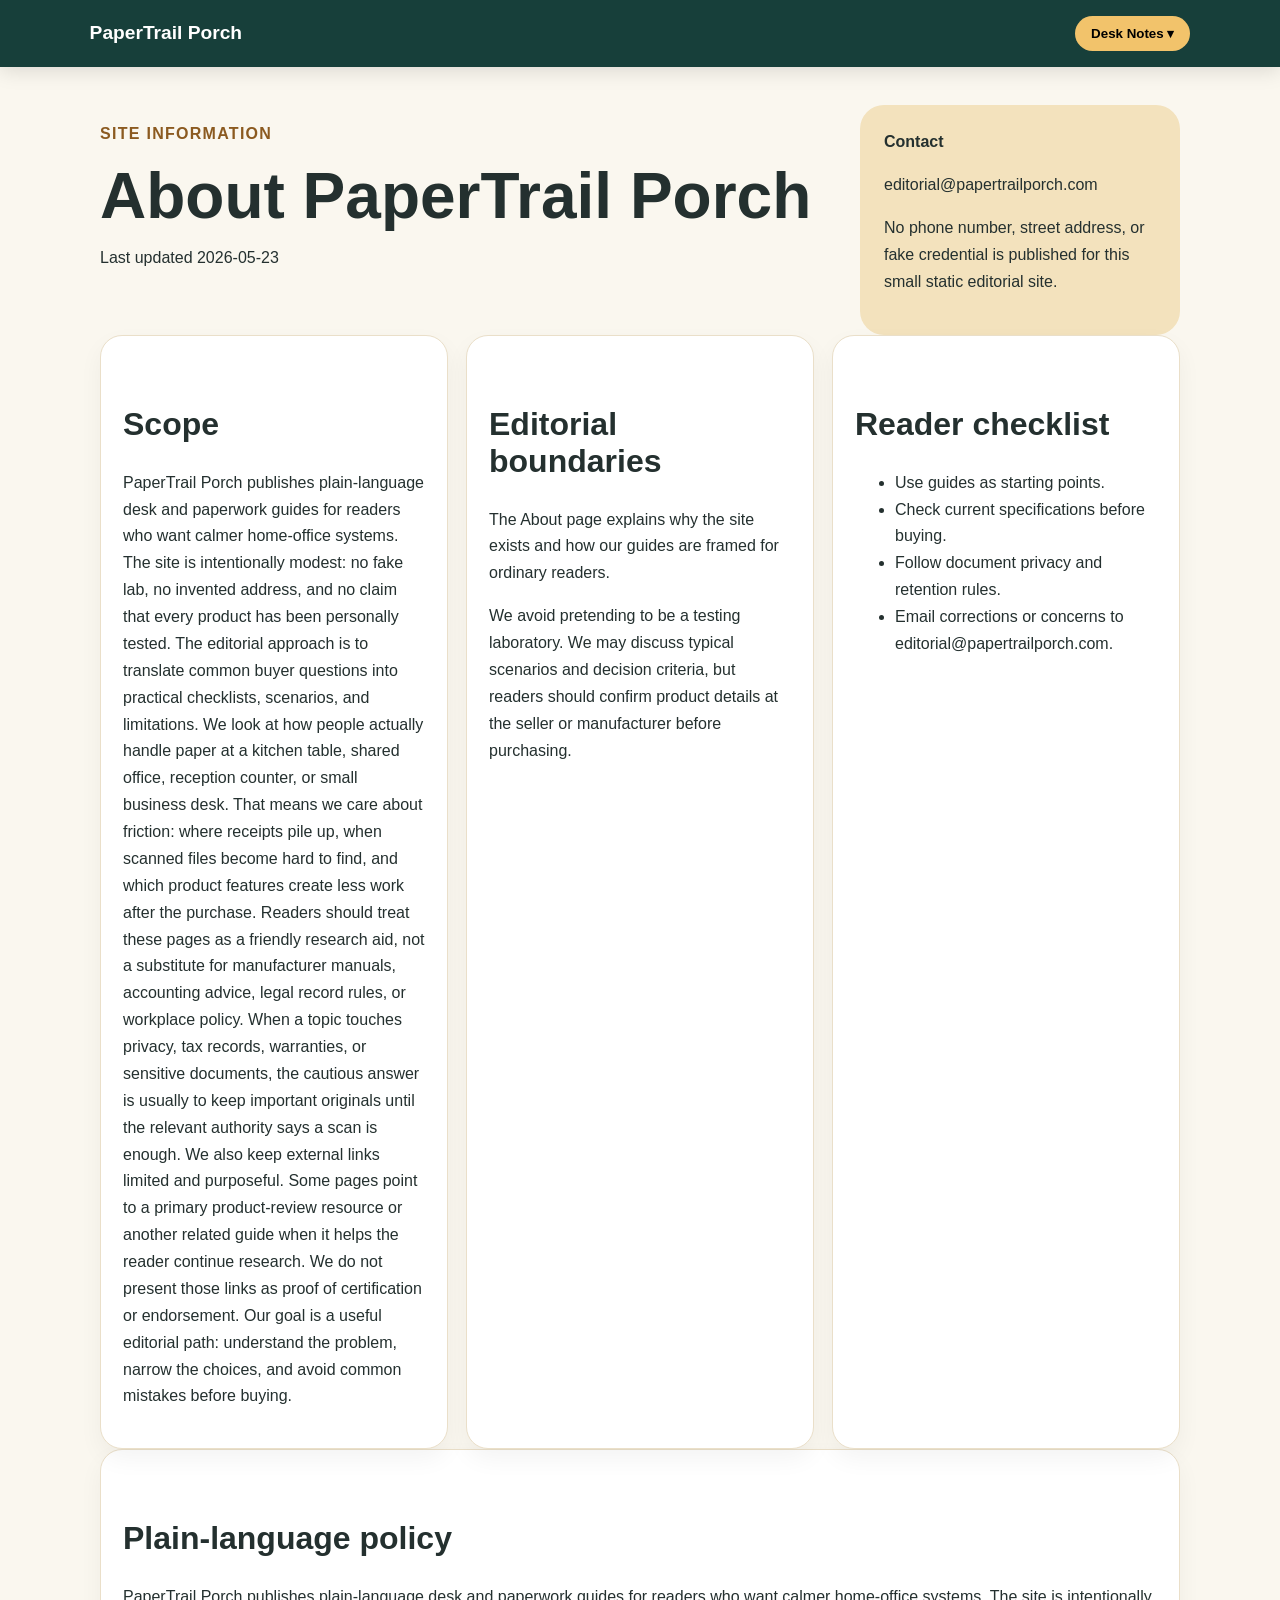
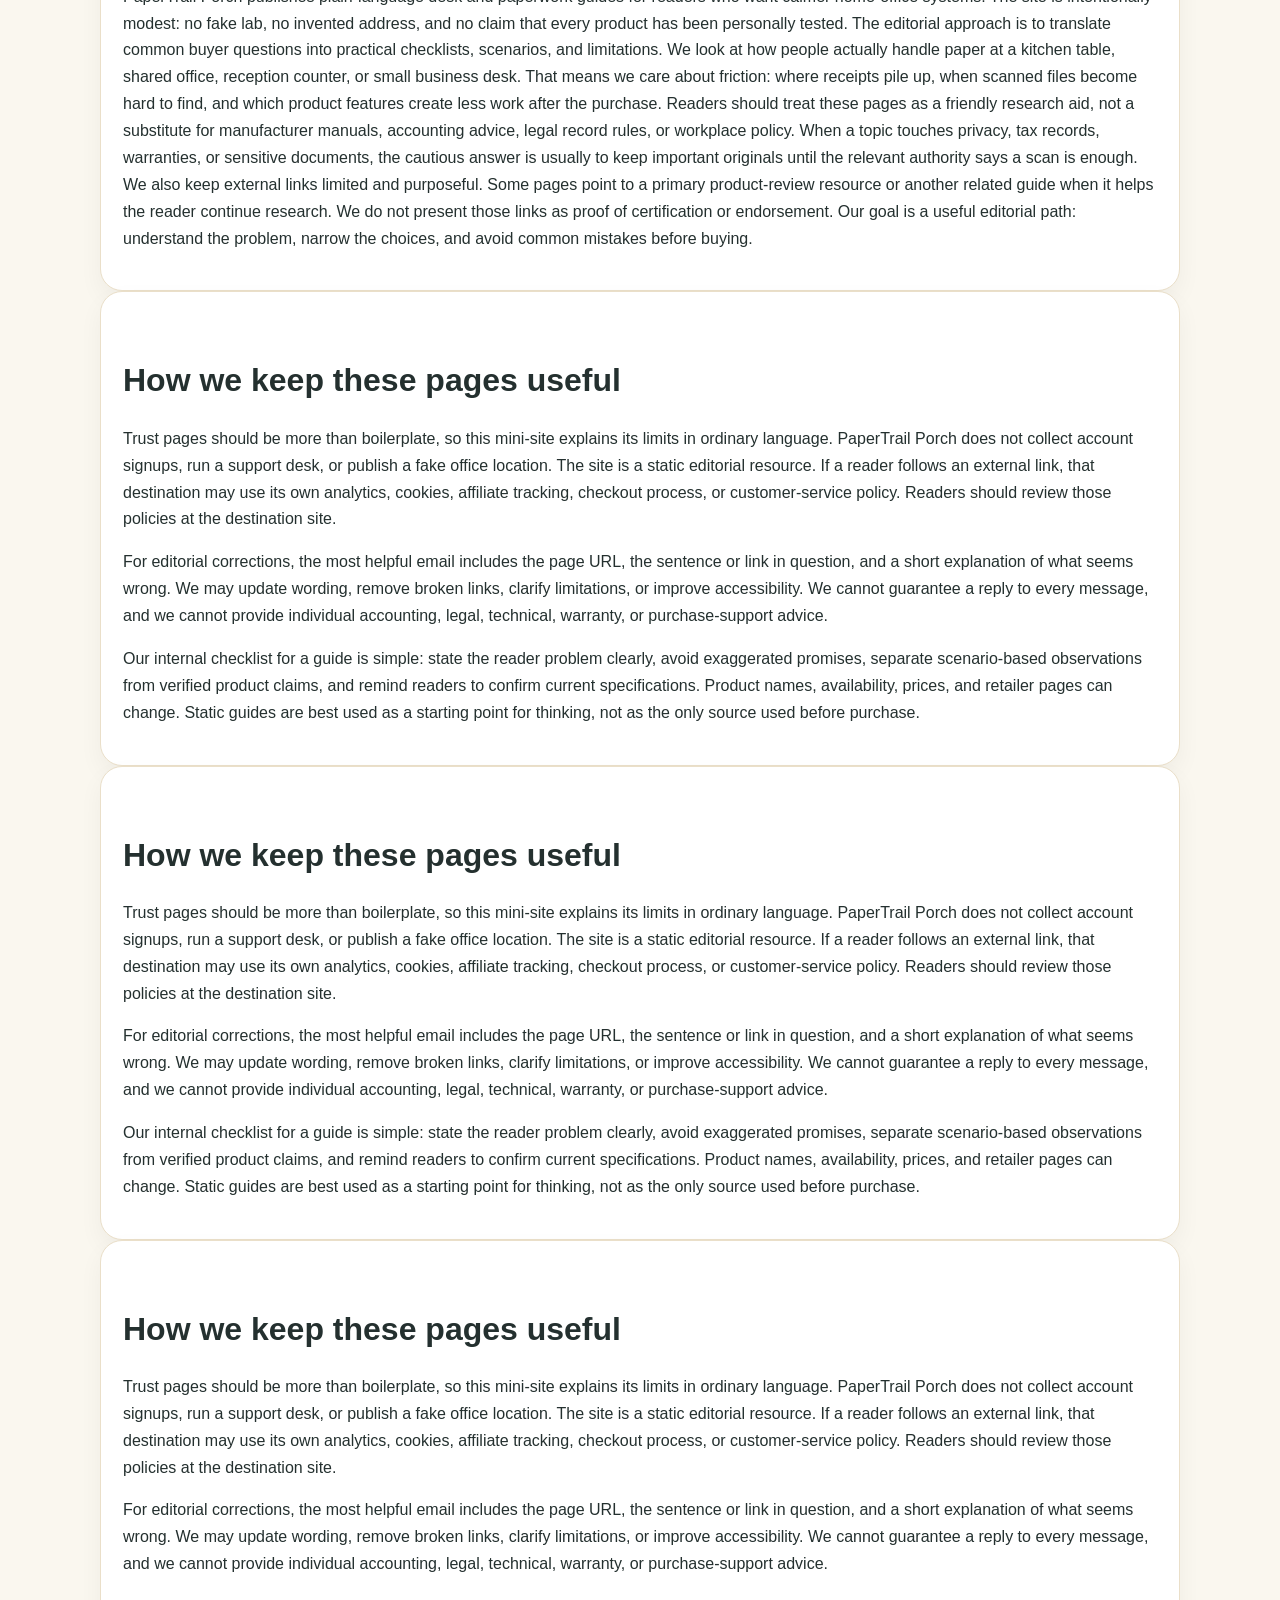
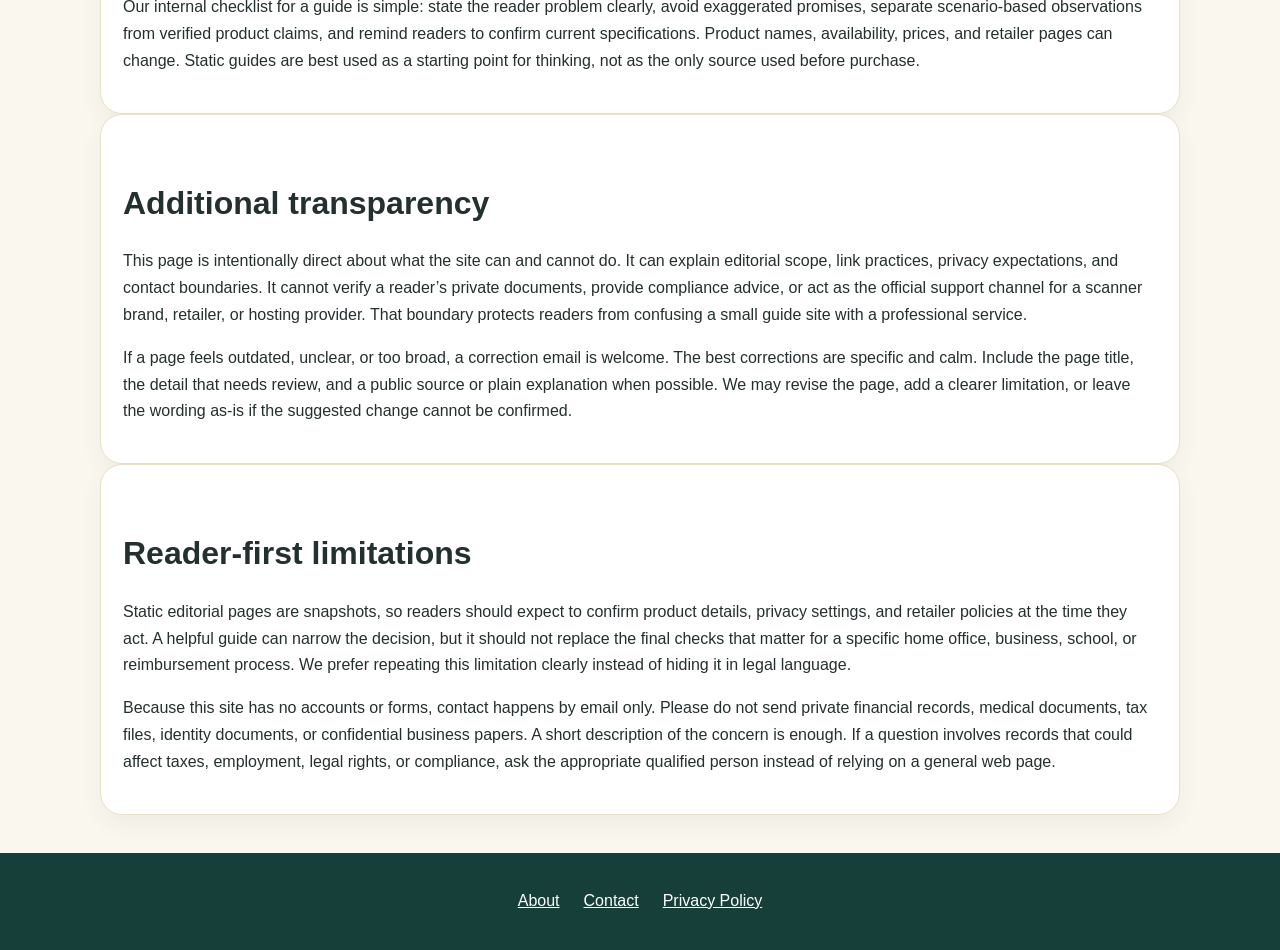
==== about.html @ e8aaea5f "Build Surge receipt scanner affiliate cluster" ====
<!doctype html><html><head><meta charset="utf-8"><meta name="viewport" content="width=device-width,initial-scale=1"><title>About PaperTrail Porch</title><meta name="description" content="About PaperTrail Porch"><link rel="canonical" href="https://ls-receipt-scan.surge.sh/about.html"><meta name="robots" content="index,follow,max-image-preview:large"><meta property="og:title" content="About PaperTrail Porch"><meta property="og:description" content="About PaperTrail Porch"><meta property="og:image" content="https://ls-receipt-scan.surge.sh/assets/hero.webp"><meta name="twitter:card" content="summary_large_image"><link rel="stylesheet" href="assets/style.css"></head><body><nav><a class="logo" href="index.html">PaperTrail Porch</a><div class="drop"><button>Desk Notes ▾</button><div class="menu"><a href="receipt-scanner-workflow.html">A Calm Receipt Scanning Workflow for Busy Desks</a><a href="document-feeder-vs-flatbed.html">Flatbed or Document Feeder: Which Scanner Shape Fits Your Paper Pile?</a><a href="small-office-scan-station.html">How to Set Up a Small Office Scan Station That People Actually Use</a><a href="scan-quality-mistakes.html">Scanning Mistakes That Make Receipts Hard to Read Later</a><a href="digital-filing-names.html">Simple Digital Filing Rules After You Scan Receipts and Documents</a><a href="portable-vs-desktop-scanners.html">Portable vs Desktop Scanners for Receipts, Forms, and Mixed Paper</a></div></div></nav><main class="wrap"><section class="trusthero"><div><p class="kicker">Site information</p><h1>About PaperTrail Porch</h1><p>Last updated 2026-05-23</p></div><aside class="side"><b>Contact</b><p>editorial@papertrailporch.com</p><p>No phone number, street address, or fake credential is published for this small static editorial site.</p></aside></section><div class="grid"><div class="trustcard"><h2>Scope</h2><p>PaperTrail Porch publishes plain-language desk and paperwork guides for readers who want calmer home-office systems. The site is intentionally modest: no fake lab, no invented address, and no claim that every product has been personally tested. The editorial approach is to translate common buyer questions into practical checklists, scenarios, and limitations. We look at how people actually handle paper at a kitchen table, shared office, reception counter, or small business desk. That means we care about friction: where receipts pile up, when scanned files become hard to find, and which product features create less work after the purchase. Readers should treat these pages as a friendly research aid, not a substitute for manufacturer manuals, accounting advice, legal record rules, or workplace policy. When a topic touches privacy, tax records, warranties, or sensitive documents, the cautious answer is usually to keep important originals until the relevant authority says a scan is enough. We also keep external links limited and purposeful. Some pages point to a primary product-review resource or another related guide when it helps the reader continue research. We do not present those links as proof of certification or endorsement. Our goal is a useful editorial path: understand the problem, narrow the choices, and avoid common mistakes before buying.</p></div><div class="trustcard"><h2>Editorial boundaries</h2><p>The About page explains why the site exists and how our guides are framed for ordinary readers.</p><p>We avoid pretending to be a testing laboratory. We may discuss typical scenarios and decision criteria, but readers should confirm product details at the seller or manufacturer before purchasing.</p></div><div class="trustcard"><h2>Reader checklist</h2><ul><li>Use guides as starting points.</li><li>Check current specifications before buying.</li><li>Follow document privacy and retention rules.</li><li>Email corrections or concerns to editorial@papertrailporch.com.</li></ul></div></div><section class="note"><h2>Plain-language policy</h2><p>PaperTrail Porch publishes plain-language desk and paperwork guides for readers who want calmer home-office systems. The site is intentionally modest: no fake lab, no invented address, and no claim that every product has been personally tested. The editorial approach is to translate common buyer questions into practical checklists, scenarios, and limitations. We look at how people actually handle paper at a kitchen table, shared office, reception counter, or small business desk. That means we care about friction: where receipts pile up, when scanned files become hard to find, and which product features create less work after the purchase. Readers should treat these pages as a friendly research aid, not a substitute for manufacturer manuals, accounting advice, legal record rules, or workplace policy. When a topic touches privacy, tax records, warranties, or sensitive documents, the cautious answer is usually to keep important originals until the relevant authority says a scan is enough. We also keep external links limited and purposeful. Some pages point to a primary product-review resource or another related guide when it helps the reader continue research. We do not present those links as proof of certification or endorsement. Our goal is a useful editorial path: understand the problem, narrow the choices, and avoid common mistakes before buying.</p></section><section class="note"><h2>How we keep these pages useful</h2><p>Trust pages should be more than boilerplate, so this mini-site explains its limits in ordinary language. PaperTrail Porch does not collect account signups, run a support desk, or publish a fake office location. The site is a static editorial resource. If a reader follows an external link, that destination may use its own analytics, cookies, affiliate tracking, checkout process, or customer-service policy. Readers should review those policies at the destination site.</p><p>For editorial corrections, the most helpful email includes the page URL, the sentence or link in question, and a short explanation of what seems wrong. We may update wording, remove broken links, clarify limitations, or improve accessibility. We cannot guarantee a reply to every message, and we cannot provide individual accounting, legal, technical, warranty, or purchase-support advice.</p><p>Our internal checklist for a guide is simple: state the reader problem clearly, avoid exaggerated promises, separate scenario-based observations from verified product claims, and remind readers to confirm current specifications. Product names, availability, prices, and retailer pages can change. Static guides are best used as a starting point for thinking, not as the only source used before purchase.</p></section><section class="note"><h2>How we keep these pages useful</h2><p>Trust pages should be more than boilerplate, so this mini-site explains its limits in ordinary language. PaperTrail Porch does not collect account signups, run a support desk, or publish a fake office location. The site is a static editorial resource. If a reader follows an external link, that destination may use its own analytics, cookies, affiliate tracking, checkout process, or customer-service policy. Readers should review those policies at the destination site.</p><p>For editorial corrections, the most helpful email includes the page URL, the sentence or link in question, and a short explanation of what seems wrong. We may update wording, remove broken links, clarify limitations, or improve accessibility. We cannot guarantee a reply to every message, and we cannot provide individual accounting, legal, technical, warranty, or purchase-support advice.</p><p>Our internal checklist for a guide is simple: state the reader problem clearly, avoid exaggerated promises, separate scenario-based observations from verified product claims, and remind readers to confirm current specifications. Product names, availability, prices, and retailer pages can change. Static guides are best used as a starting point for thinking, not as the only source used before purchase.</p></section><section class="note"><h2>How we keep these pages useful</h2><p>Trust pages should be more than boilerplate, so this mini-site explains its limits in ordinary language. PaperTrail Porch does not collect account signups, run a support desk, or publish a fake office location. The site is a static editorial resource. If a reader follows an external link, that destination may use its own analytics, cookies, affiliate tracking, checkout process, or customer-service policy. Readers should review those policies at the destination site.</p><p>For editorial corrections, the most helpful email includes the page URL, the sentence or link in question, and a short explanation of what seems wrong. We may update wording, remove broken links, clarify limitations, or improve accessibility. We cannot guarantee a reply to every message, and we cannot provide individual accounting, legal, technical, warranty, or purchase-support advice.</p><p>Our internal checklist for a guide is simple: state the reader problem clearly, avoid exaggerated promises, separate scenario-based observations from verified product claims, and remind readers to confirm current specifications. Product names, availability, prices, and retailer pages can change. Static guides are best used as a starting point for thinking, not as the only source used before purchase.</p></section><section class="trustcard"><h2>Additional transparency</h2><p>This page is intentionally direct about what the site can and cannot do. It can explain editorial scope, link practices, privacy expectations, and contact boundaries. It cannot verify a reader’s private documents, provide compliance advice, or act as the official support channel for a scanner brand, retailer, or hosting provider. That boundary protects readers from confusing a small guide site with a professional service.</p><p>If a page feels outdated, unclear, or too broad, a correction email is welcome. The best corrections are specific and calm. Include the page title, the detail that needs review, and a public source or plain explanation when possible. We may revise the page, add a clearer limitation, or leave the wording as-is if the suggested change cannot be confirmed.</p></section><section class="trustcard"><h2>Reader-first limitations</h2><p>Static editorial pages are snapshots, so readers should expect to confirm product details, privacy settings, and retailer policies at the time they act. A helpful guide can narrow the decision, but it should not replace the final checks that matter for a specific home office, business, school, or reimbursement process. We prefer repeating this limitation clearly instead of hiding it in legal language.</p><p>Because this site has no accounts or forms, contact happens by email only. Please do not send private financial records, medical documents, tax files, identity documents, or confidential business papers. A short description of the concern is enough. If a question involves records that could affect taxes, employment, legal rights, or compliance, ask the appropriate qualified person instead of relying on a general web page.</p></section></main><footer><a href="about.html">About</a><a href="contact.html">Contact</a><a href="privacy-policy.html">Privacy Policy</a></footer></body></html>
---- assets/style.css ----
body{margin:0;font-family:Inter,Arial,sans-serif;color:#24302f;background:#faf7ef;line-height:1.68}a{color:#14685f}nav{position:sticky;top:0;z-index:5;background:#173f3a;color:white;display:flex;justify-content:space-between;align-items:center;padding:16px 7vw;box-shadow:0 3px 20px #0002}.logo{color:white;text-decoration:none;font-weight:800;font-size:1.2rem}.drop{position:relative}.drop button{background:#f2c36b;border:0;border-radius:999px;padding:10px 16px;font-weight:700}.menu{display:none;right:0;position:absolute;background:white;min-width:320px;border-radius:18px;box-shadow:0 18px 40px #0003;padding:10px}.menu a{display:block;padding:10px 12px;text-decoration:none;color:#173f3a}.drop:hover .menu{display:block}.hero{display:grid;grid-template-columns:1.1fr .9fr;gap:34px;align-items:center;padding:54px 7vw;background:linear-gradient(135deg,#f8e9c7,#e8f1ed)}.hero img{width:100%;border-radius:28px;max-height:440px;object-fit:cover;box-shadow:0 20px 45px #143b342d}.kicker{letter-spacing:.08em;text-transform:uppercase;color:#8b5a20;font-weight:800}.wrap{max-width:1080px;margin:auto;padding:38px 7vw}.grid{display:grid;grid-template-columns:repeat(3,1fr);gap:18px}.card,.note,.faq,.trustcard{background:white;border:1px solid #eadfc9;border-radius:22px;padding:22px;box-shadow:0 10px 25px #0000000c}.split{display:grid;grid-template-columns:1fr 1fr;gap:24px;align-items:start}.quote{font-size:1.35rem;background:#173f3a;color:white;border-radius:24px;padding:28px}.article{max-width:850px;margin:auto;padding:42px 7vw;background:#fffdf8}.article img{width:100%;border-radius:24px;max-height:390px;object-fit:cover}h1{font-size:clamp(2.2rem,5vw,4.6rem);line-height:1.02;margin:.2em 0}h2{font-size:2rem;line-height:1.15;margin-top:1.5em}.btn{display:inline-block;background:#173f3a;color:white;padding:12px 18px;border-radius:999px;text-decoration:none;font-weight:800}.related{border-top:3px solid #e6d5b5;margin-top:36px;padding-top:20px}footer{display:flex;gap:24px;justify-content:center;padding:35px;background:#173f3a}footer a{color:#fff}.trusthero{display:grid;grid-template-columns:1fr 320px;gap:22px}.side{background:#f3e2bd;border-radius:24px;padding:24px}@media(max-width:800px){.hero,.split,.grid,.trusthero{grid-template-columns:1fr}nav{padding:14px}.menu{right:-20px;min-width:260px}}
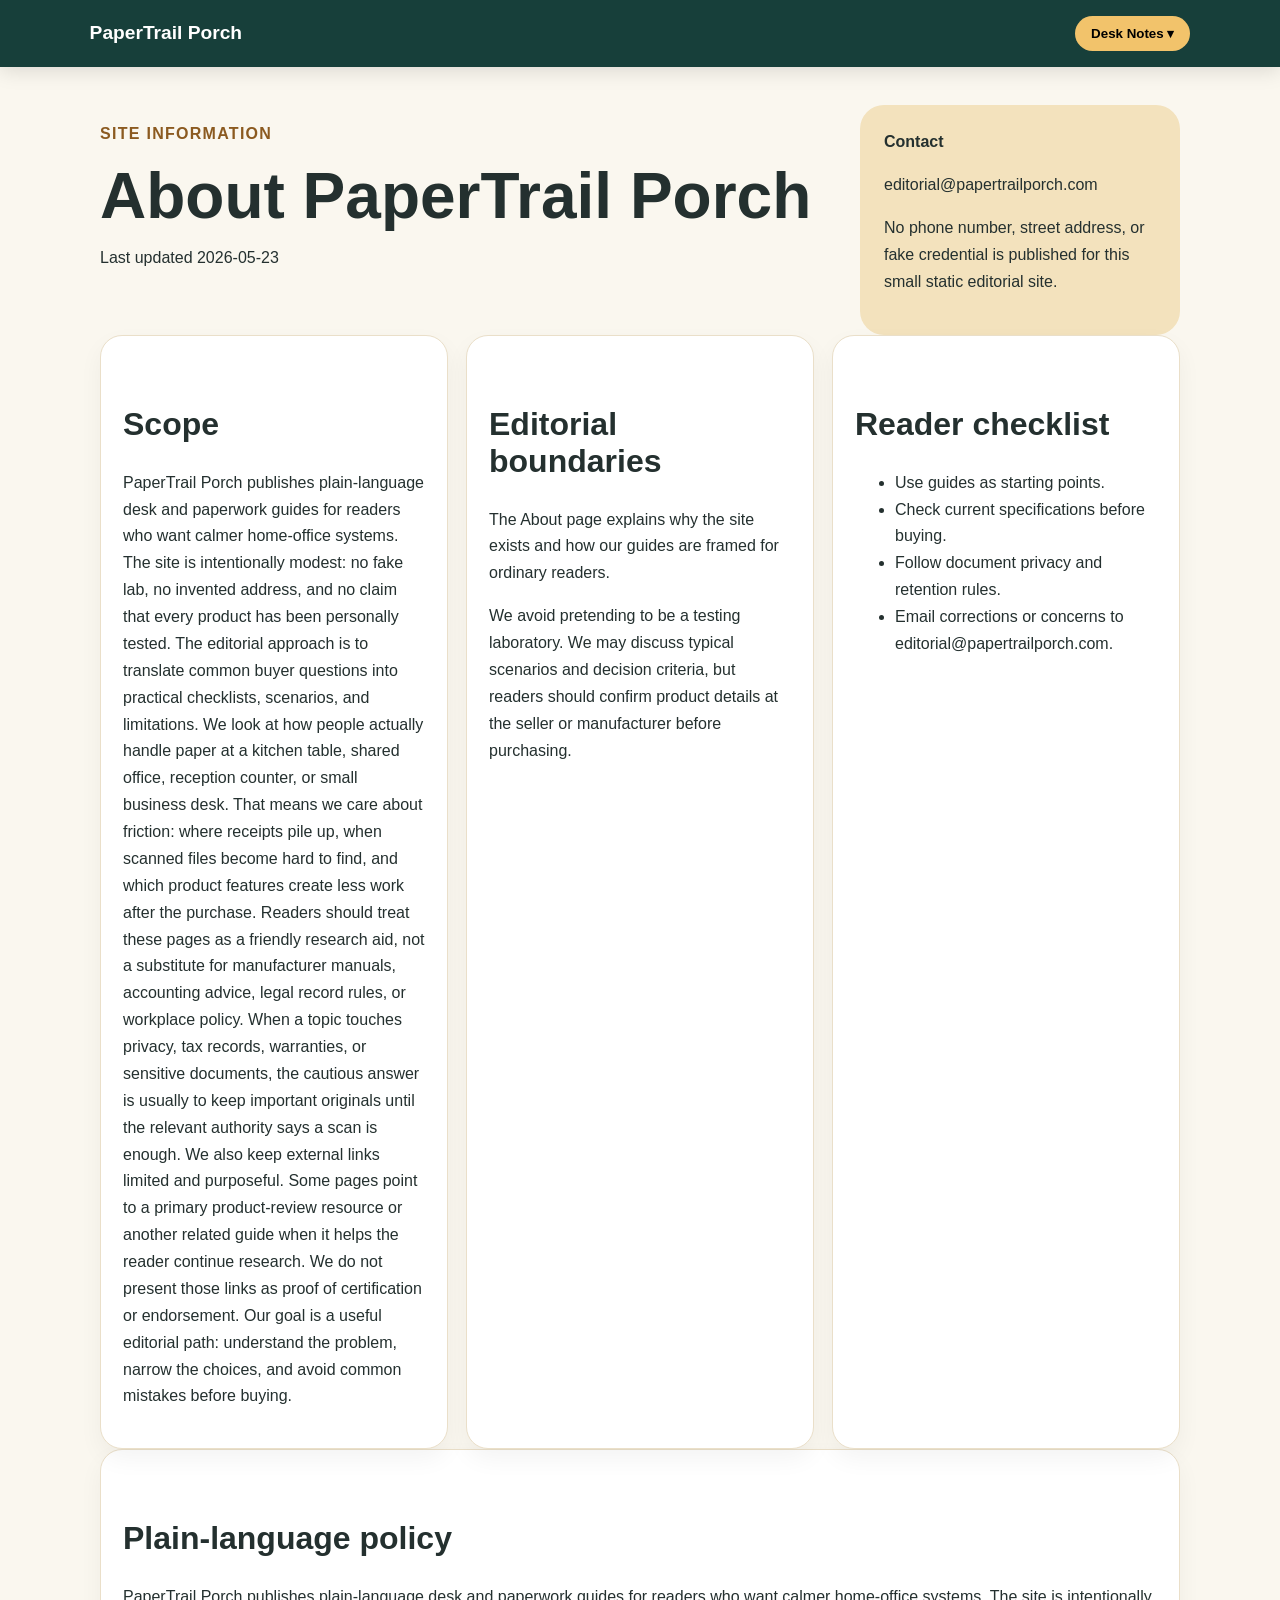
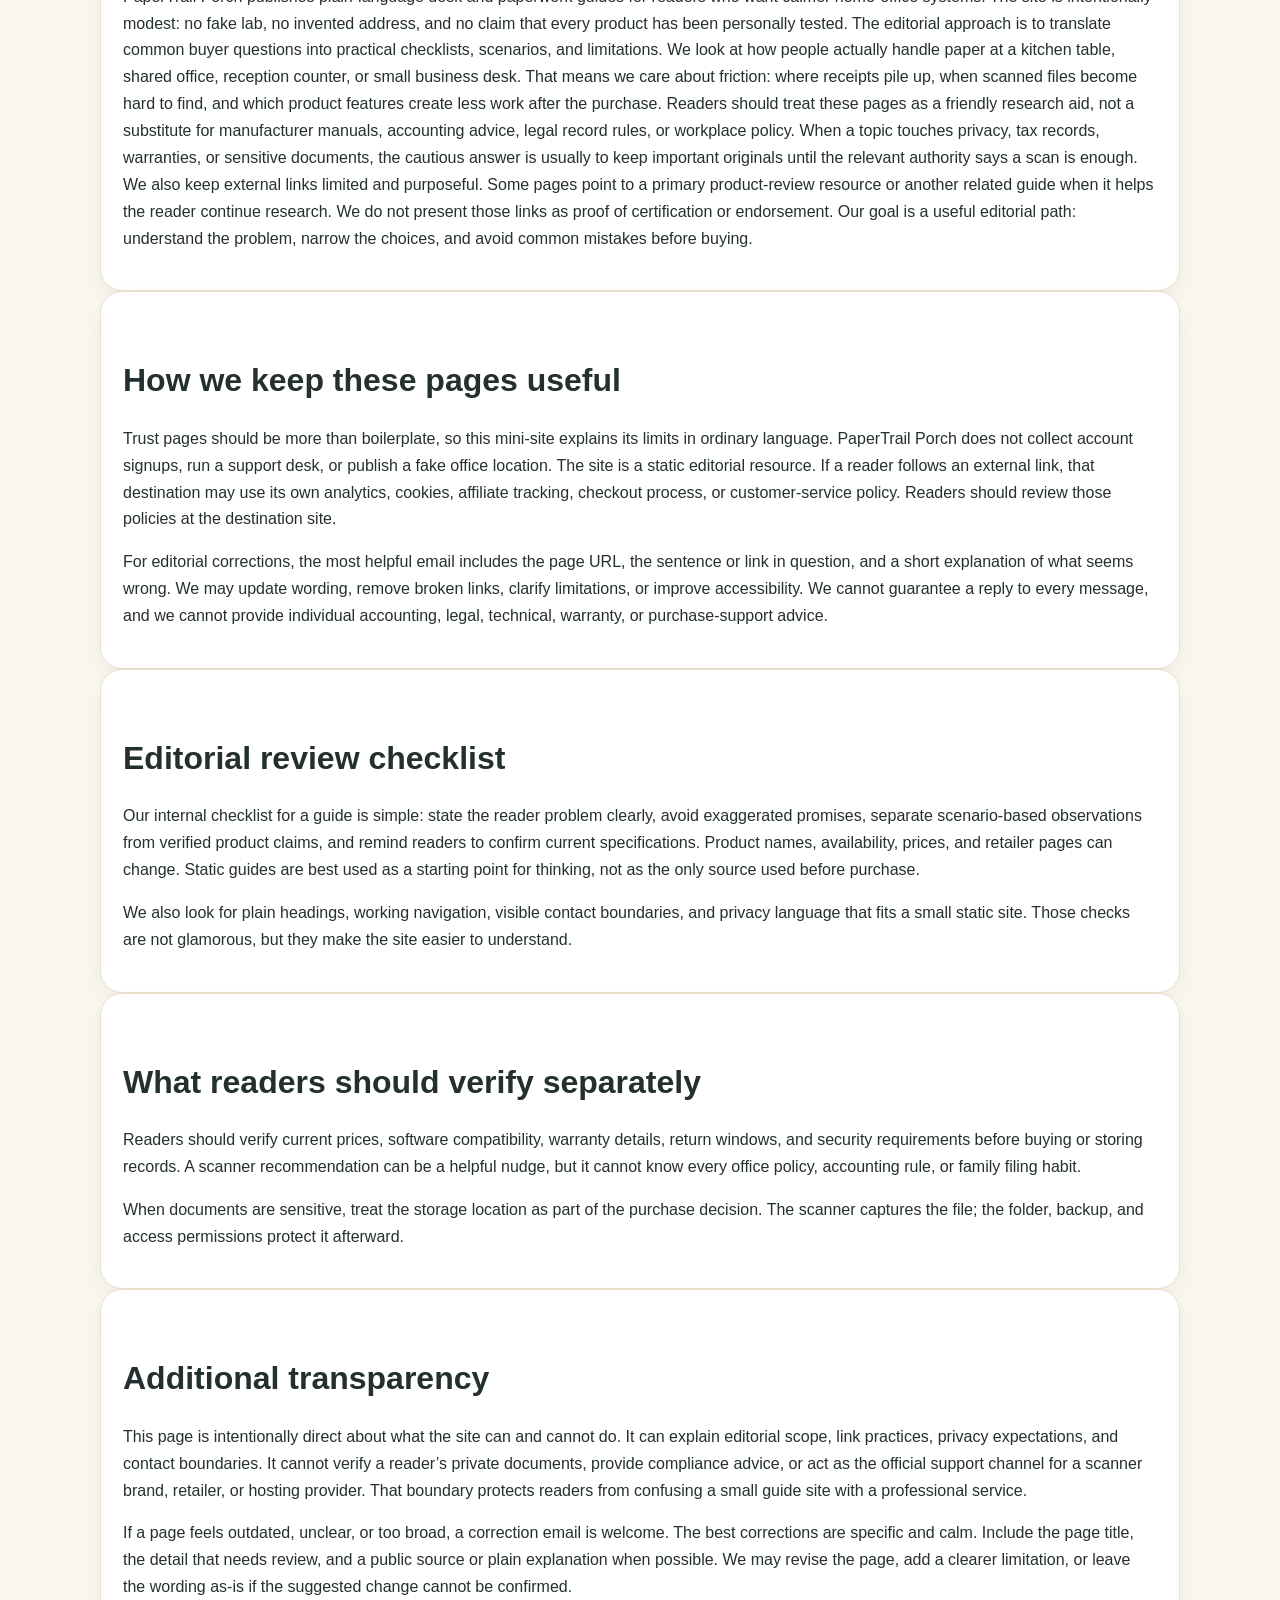
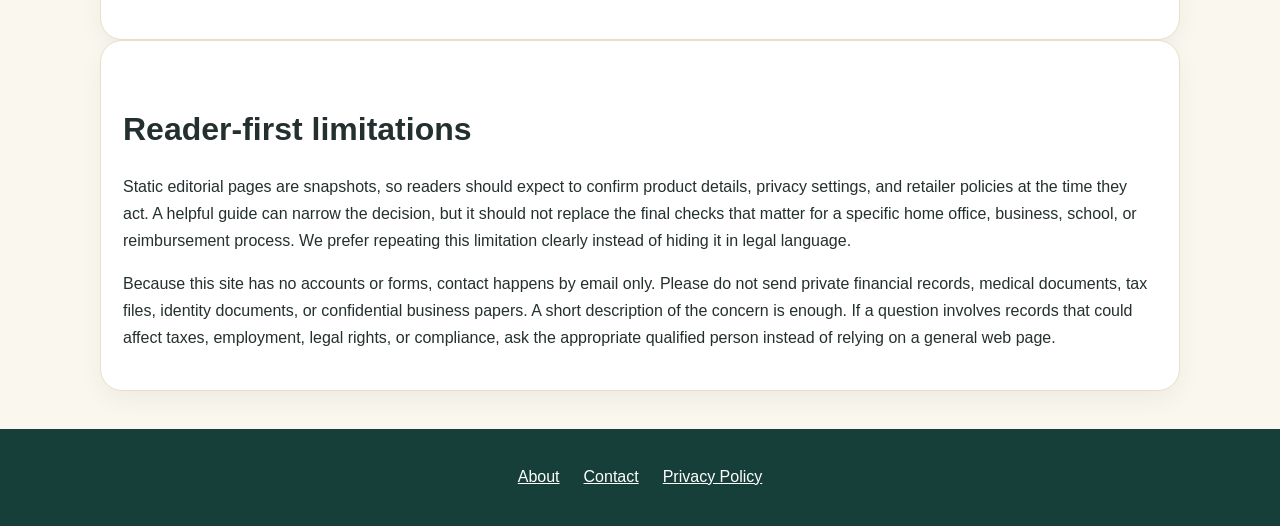
==== commit 10129cd0: "Refine trust page structure" ====
--- a/about.html
+++ b/about.html
@@ -1 +1 @@
-<!doctype html><html><head><meta charset="utf-8"><meta name="viewport" content="width=device-width,initial-scale=1"><title>About PaperTrail Porch</title><meta name="description" content="About PaperTrail Porch"><link rel="canonical" href="https://ls-receipt-scan.surge.sh/about.html"><meta name="robots" content="index,follow,max-image-preview:large"><meta property="og:title" content="About PaperTrail Porch"><meta property="og:description" content="About PaperTrail Porch"><meta property="og:image" content="https://ls-receipt-scan.surge.sh/assets/hero.webp"><meta name="twitter:card" content="summary_large_image"><link rel="stylesheet" href="assets/style.css"></head><body><nav><a class="logo" href="index.html">PaperTrail Porch</a><div class="drop"><button>Desk Notes ▾</button><div class="menu"><a href="receipt-scanner-workflow.html">A Calm Receipt Scanning Workflow for Busy Desks</a><a href="document-feeder-vs-flatbed.html">Flatbed or Document Feeder: Which Scanner Shape Fits Your Paper Pile?</a><a href="small-office-scan-station.html">How to Set Up a Small Office Scan Station That People Actually Use</a><a href="scan-quality-mistakes.html">Scanning Mistakes That Make Receipts Hard to Read Later</a><a href="digital-filing-names.html">Simple Digital Filing Rules After You Scan Receipts and Documents</a><a href="portable-vs-desktop-scanners.html">Portable vs Desktop Scanners for Receipts, Forms, and Mixed Paper</a></div></div></nav><main class="wrap"><section class="trusthero"><div><p class="kicker">Site information</p><h1>About PaperTrail Porch</h1><p>Last updated 2026-05-23</p></div><aside class="side"><b>Contact</b><p>editorial@papertrailporch.com</p><p>No phone number, street address, or fake credential is published for this small static editorial site.</p></aside></section><div class="grid"><div class="trustcard"><h2>Scope</h2><p>PaperTrail Porch publishes plain-language desk and paperwork guides for readers who want calmer home-office systems. The site is intentionally modest: no fake lab, no invented address, and no claim that every product has been personally tested. The editorial approach is to translate common buyer questions into practical checklists, scenarios, and limitations. We look at how people actually handle paper at a kitchen table, shared office, reception counter, or small business desk. That means we care about friction: where receipts pile up, when scanned files become hard to find, and which product features create less work after the purchase. Readers should treat these pages as a friendly research aid, not a substitute for manufacturer manuals, accounting advice, legal record rules, or workplace policy. When a topic touches privacy, tax records, warranties, or sensitive documents, the cautious answer is usually to keep important originals until the relevant authority says a scan is enough. We also keep external links limited and purposeful. Some pages point to a primary product-review resource or another related guide when it helps the reader continue research. We do not present those links as proof of certification or endorsement. Our goal is a useful editorial path: understand the problem, narrow the choices, and avoid common mistakes before buying.</p></div><div class="trustcard"><h2>Editorial boundaries</h2><p>The About page explains why the site exists and how our guides are framed for ordinary readers.</p><p>We avoid pretending to be a testing laboratory. We may discuss typical scenarios and decision criteria, but readers should confirm product details at the seller or manufacturer before purchasing.</p></div><div class="trustcard"><h2>Reader checklist</h2><ul><li>Use guides as starting points.</li><li>Check current specifications before buying.</li><li>Follow document privacy and retention rules.</li><li>Email corrections or concerns to editorial@papertrailporch.com.</li></ul></div></div><section class="note"><h2>Plain-language policy</h2><p>PaperTrail Porch publishes plain-language desk and paperwork guides for readers who want calmer home-office systems. The site is intentionally modest: no fake lab, no invented address, and no claim that every product has been personally tested. The editorial approach is to translate common buyer questions into practical checklists, scenarios, and limitations. We look at how people actually handle paper at a kitchen table, shared office, reception counter, or small business desk. That means we care about friction: where receipts pile up, when scanned files become hard to find, and which product features create less work after the purchase. Readers should treat these pages as a friendly research aid, not a substitute for manufacturer manuals, accounting advice, legal record rules, or workplace policy. When a topic touches privacy, tax records, warranties, or sensitive documents, the cautious answer is usually to keep important originals until the relevant authority says a scan is enough. We also keep external links limited and purposeful. Some pages point to a primary product-review resource or another related guide when it helps the reader continue research. We do not present those links as proof of certification or endorsement. Our goal is a useful editorial path: understand the problem, narrow the choices, and avoid common mistakes before buying.</p></section><section class="note"><h2>How we keep these pages useful</h2><p>Trust pages should be more than boilerplate, so this mini-site explains its limits in ordinary language. PaperTrail Porch does not collect account signups, run a support desk, or publish a fake office location. The site is a static editorial resource. If a reader follows an external link, that destination may use its own analytics, cookies, affiliate tracking, checkout process, or customer-service policy. Readers should review those policies at the destination site.</p><p>For editorial corrections, the most helpful email includes the page URL, the sentence or link in question, and a short explanation of what seems wrong. We may update wording, remove broken links, clarify limitations, or improve accessibility. We cannot guarantee a reply to every message, and we cannot provide individual accounting, legal, technical, warranty, or purchase-support advice.</p><p>Our internal checklist for a guide is simple: state the reader problem clearly, avoid exaggerated promises, separate scenario-based observations from verified product claims, and remind readers to confirm current specifications. Product names, availability, prices, and retailer pages can change. Static guides are best used as a starting point for thinking, not as the only source used before purchase.</p></section><section class="note"><h2>How we keep these pages useful</h2><p>Trust pages should be more than boilerplate, so this mini-site explains its limits in ordinary language. PaperTrail Porch does not collect account signups, run a support desk, or publish a fake office location. The site is a static editorial resource. If a reader follows an external link, that destination may use its own analytics, cookies, affiliate tracking, checkout process, or customer-service policy. Readers should review those policies at the destination site.</p><p>For editorial corrections, the most helpful email includes the page URL, the sentence or link in question, and a short explanation of what seems wrong. We may update wording, remove broken links, clarify limitations, or improve accessibility. We cannot guarantee a reply to every message, and we cannot provide individual accounting, legal, technical, warranty, or purchase-support advice.</p><p>Our internal checklist for a guide is simple: state the reader problem clearly, avoid exaggerated promises, separate scenario-based observations from verified product claims, and remind readers to confirm current specifications. Product names, availability, prices, and retailer pages can change. Static guides are best used as a starting point for thinking, not as the only source used before purchase.</p></section><section class="note"><h2>How we keep these pages useful</h2><p>Trust pages should be more than boilerplate, so this mini-site explains its limits in ordinary language. PaperTrail Porch does not collect account signups, run a support desk, or publish a fake office location. The site is a static editorial resource. If a reader follows an external link, that destination may use its own analytics, cookies, affiliate tracking, checkout process, or customer-service policy. Readers should review those policies at the destination site.</p><p>For editorial corrections, the most helpful email includes the page URL, the sentence or link in question, and a short explanation of what seems wrong. We may update wording, remove broken links, clarify limitations, or improve accessibility. We cannot guarantee a reply to every message, and we cannot provide individual accounting, legal, technical, warranty, or purchase-support advice.</p><p>Our internal checklist for a guide is simple: state the reader problem clearly, avoid exaggerated promises, separate scenario-based observations from verified product claims, and remind readers to confirm current specifications. Product names, availability, prices, and retailer pages can change. Static guides are best used as a starting point for thinking, not as the only source used before purchase.</p></section><section class="trustcard"><h2>Additional transparency</h2><p>This page is intentionally direct about what the site can and cannot do. It can explain editorial scope, link practices, privacy expectations, and contact boundaries. It cannot verify a reader’s private documents, provide compliance advice, or act as the official support channel for a scanner brand, retailer, or hosting provider. That boundary protects readers from confusing a small guide site with a professional service.</p><p>If a page feels outdated, unclear, or too broad, a correction email is welcome. The best corrections are specific and calm. Include the page title, the detail that needs review, and a public source or plain explanation when possible. We may revise the page, add a clearer limitation, or leave the wording as-is if the suggested change cannot be confirmed.</p></section><section class="trustcard"><h2>Reader-first limitations</h2><p>Static editorial pages are snapshots, so readers should expect to confirm product details, privacy settings, and retailer policies at the time they act. A helpful guide can narrow the decision, but it should not replace the final checks that matter for a specific home office, business, school, or reimbursement process. We prefer repeating this limitation clearly instead of hiding it in legal language.</p><p>Because this site has no accounts or forms, contact happens by email only. Please do not send private financial records, medical documents, tax files, identity documents, or confidential business papers. A short description of the concern is enough. If a question involves records that could affect taxes, employment, legal rights, or compliance, ask the appropriate qualified person instead of relying on a general web page.</p></section></main><footer><a href="about.html">About</a><a href="contact.html">Contact</a><a href="privacy-policy.html">Privacy Policy</a></footer></body></html>+<!doctype html><html><head><meta charset="utf-8"><meta name="viewport" content="width=device-width,initial-scale=1"><title>About PaperTrail Porch</title><meta name="description" content="About PaperTrail Porch"><link rel="canonical" href="https://ls-receipt-scan.surge.sh/about.html"><meta name="robots" content="index,follow,max-image-preview:large"><meta property="og:title" content="About PaperTrail Porch"><meta property="og:description" content="About PaperTrail Porch"><meta property="og:image" content="https://ls-receipt-scan.surge.sh/assets/hero.webp"><meta name="twitter:card" content="summary_large_image"><link rel="stylesheet" href="assets/style.css"></head><body><nav><a class="logo" href="index.html">PaperTrail Porch</a><div class="drop"><button>Desk Notes ▾</button><div class="menu"><a href="receipt-scanner-workflow.html">A Calm Receipt Scanning Workflow for Busy Desks</a><a href="document-feeder-vs-flatbed.html">Flatbed or Document Feeder: Which Scanner Shape Fits Your Paper Pile?</a><a href="small-office-scan-station.html">How to Set Up a Small Office Scan Station That People Actually Use</a><a href="scan-quality-mistakes.html">Scanning Mistakes That Make Receipts Hard to Read Later</a><a href="digital-filing-names.html">Simple Digital Filing Rules After You Scan Receipts and Documents</a><a href="portable-vs-desktop-scanners.html">Portable vs Desktop Scanners for Receipts, Forms, and Mixed Paper</a></div></div></nav><main class="wrap"><section class="trusthero"><div><p class="kicker">Site information</p><h1>About PaperTrail Porch</h1><p>Last updated 2026-05-23</p></div><aside class="side"><b>Contact</b><p>editorial@papertrailporch.com</p><p>No phone number, street address, or fake credential is published for this small static editorial site.</p></aside></section><div class="grid"><div class="trustcard"><h2>Scope</h2><p>PaperTrail Porch publishes plain-language desk and paperwork guides for readers who want calmer home-office systems. The site is intentionally modest: no fake lab, no invented address, and no claim that every product has been personally tested. The editorial approach is to translate common buyer questions into practical checklists, scenarios, and limitations. We look at how people actually handle paper at a kitchen table, shared office, reception counter, or small business desk. That means we care about friction: where receipts pile up, when scanned files become hard to find, and which product features create less work after the purchase. Readers should treat these pages as a friendly research aid, not a substitute for manufacturer manuals, accounting advice, legal record rules, or workplace policy. When a topic touches privacy, tax records, warranties, or sensitive documents, the cautious answer is usually to keep important originals until the relevant authority says a scan is enough. We also keep external links limited and purposeful. Some pages point to a primary product-review resource or another related guide when it helps the reader continue research. We do not present those links as proof of certification or endorsement. Our goal is a useful editorial path: understand the problem, narrow the choices, and avoid common mistakes before buying.</p></div><div class="trustcard"><h2>Editorial boundaries</h2><p>The About page explains why the site exists and how our guides are framed for ordinary readers.</p><p>We avoid pretending to be a testing laboratory. We may discuss typical scenarios and decision criteria, but readers should confirm product details at the seller or manufacturer before purchasing.</p></div><div class="trustcard"><h2>Reader checklist</h2><ul><li>Use guides as starting points.</li><li>Check current specifications before buying.</li><li>Follow document privacy and retention rules.</li><li>Email corrections or concerns to editorial@papertrailporch.com.</li></ul></div></div><section class="note"><h2>Plain-language policy</h2><p>PaperTrail Porch publishes plain-language desk and paperwork guides for readers who want calmer home-office systems. The site is intentionally modest: no fake lab, no invented address, and no claim that every product has been personally tested. The editorial approach is to translate common buyer questions into practical checklists, scenarios, and limitations. We look at how people actually handle paper at a kitchen table, shared office, reception counter, or small business desk. That means we care about friction: where receipts pile up, when scanned files become hard to find, and which product features create less work after the purchase. Readers should treat these pages as a friendly research aid, not a substitute for manufacturer manuals, accounting advice, legal record rules, or workplace policy. When a topic touches privacy, tax records, warranties, or sensitive documents, the cautious answer is usually to keep important originals until the relevant authority says a scan is enough. We also keep external links limited and purposeful. Some pages point to a primary product-review resource or another related guide when it helps the reader continue research. We do not present those links as proof of certification or endorsement. Our goal is a useful editorial path: understand the problem, narrow the choices, and avoid common mistakes before buying.</p></section><section class="note"><h2>How we keep these pages useful</h2><p>Trust pages should be more than boilerplate, so this mini-site explains its limits in ordinary language. PaperTrail Porch does not collect account signups, run a support desk, or publish a fake office location. The site is a static editorial resource. If a reader follows an external link, that destination may use its own analytics, cookies, affiliate tracking, checkout process, or customer-service policy. Readers should review those policies at the destination site.</p><p>For editorial corrections, the most helpful email includes the page URL, the sentence or link in question, and a short explanation of what seems wrong. We may update wording, remove broken links, clarify limitations, or improve accessibility. We cannot guarantee a reply to every message, and we cannot provide individual accounting, legal, technical, warranty, or purchase-support advice.</p></section><section class="note"><h2>Editorial review checklist</h2><p>Our internal checklist for a guide is simple: state the reader problem clearly, avoid exaggerated promises, separate scenario-based observations from verified product claims, and remind readers to confirm current specifications. Product names, availability, prices, and retailer pages can change. Static guides are best used as a starting point for thinking, not as the only source used before purchase.</p><p>We also look for plain headings, working navigation, visible contact boundaries, and privacy language that fits a small static site. Those checks are not glamorous, but they make the site easier to understand.</p></section><section class="note"><h2>What readers should verify separately</h2><p>Readers should verify current prices, software compatibility, warranty details, return windows, and security requirements before buying or storing records. A scanner recommendation can be a helpful nudge, but it cannot know every office policy, accounting rule, or family filing habit.</p><p>When documents are sensitive, treat the storage location as part of the purchase decision. The scanner captures the file; the folder, backup, and access permissions protect it afterward.</p></section><section class="trustcard"><h2>Additional transparency</h2><p>This page is intentionally direct about what the site can and cannot do. It can explain editorial scope, link practices, privacy expectations, and contact boundaries. It cannot verify a reader’s private documents, provide compliance advice, or act as the official support channel for a scanner brand, retailer, or hosting provider. That boundary protects readers from confusing a small guide site with a professional service.</p><p>If a page feels outdated, unclear, or too broad, a correction email is welcome. The best corrections are specific and calm. Include the page title, the detail that needs review, and a public source or plain explanation when possible. We may revise the page, add a clearer limitation, or leave the wording as-is if the suggested change cannot be confirmed.</p></section><section class="trustcard"><h2>Reader-first limitations</h2><p>Static editorial pages are snapshots, so readers should expect to confirm product details, privacy settings, and retailer policies at the time they act. A helpful guide can narrow the decision, but it should not replace the final checks that matter for a specific home office, business, school, or reimbursement process. We prefer repeating this limitation clearly instead of hiding it in legal language.</p><p>Because this site has no accounts or forms, contact happens by email only. Please do not send private financial records, medical documents, tax files, identity documents, or confidential business papers. A short description of the concern is enough. If a question involves records that could affect taxes, employment, legal rights, or compliance, ask the appropriate qualified person instead of relying on a general web page.</p></section></main><footer><a href="about.html">About</a><a href="contact.html">Contact</a><a href="privacy-policy.html">Privacy Policy</a></footer></body></html>
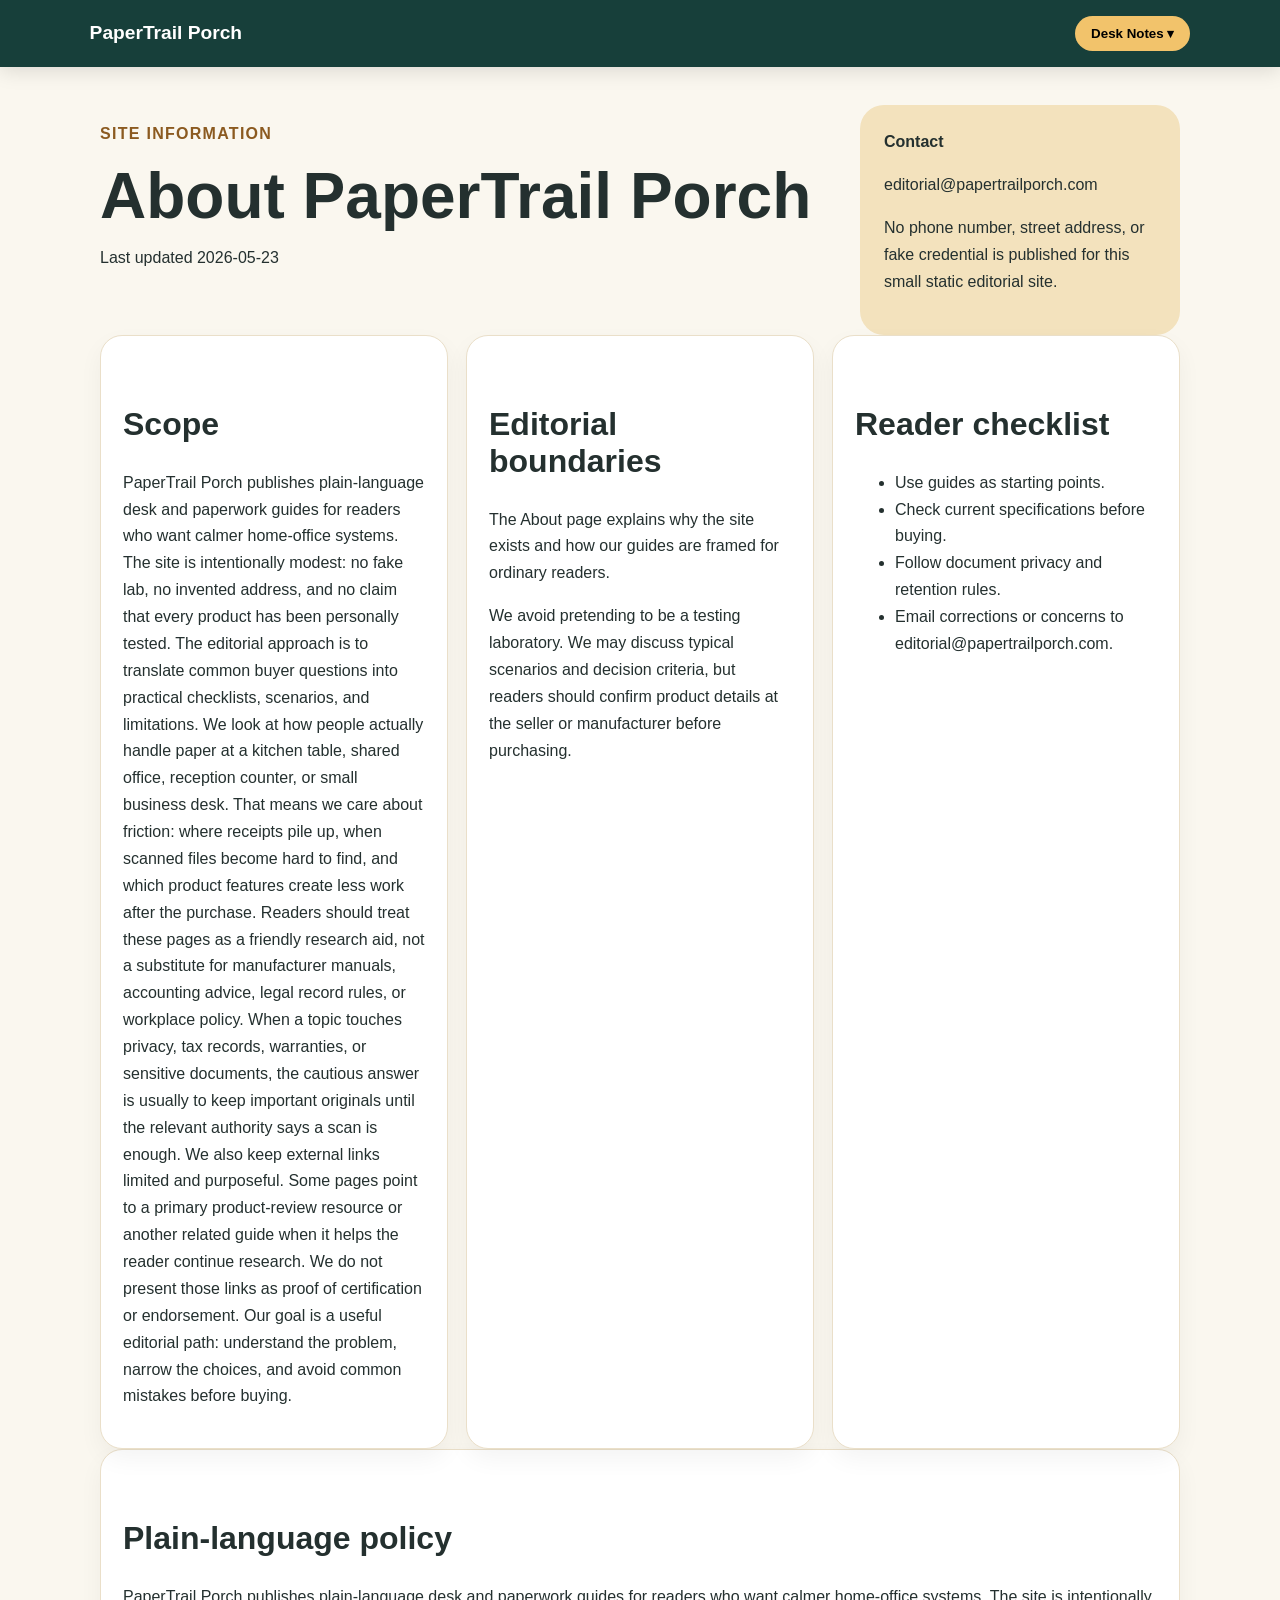
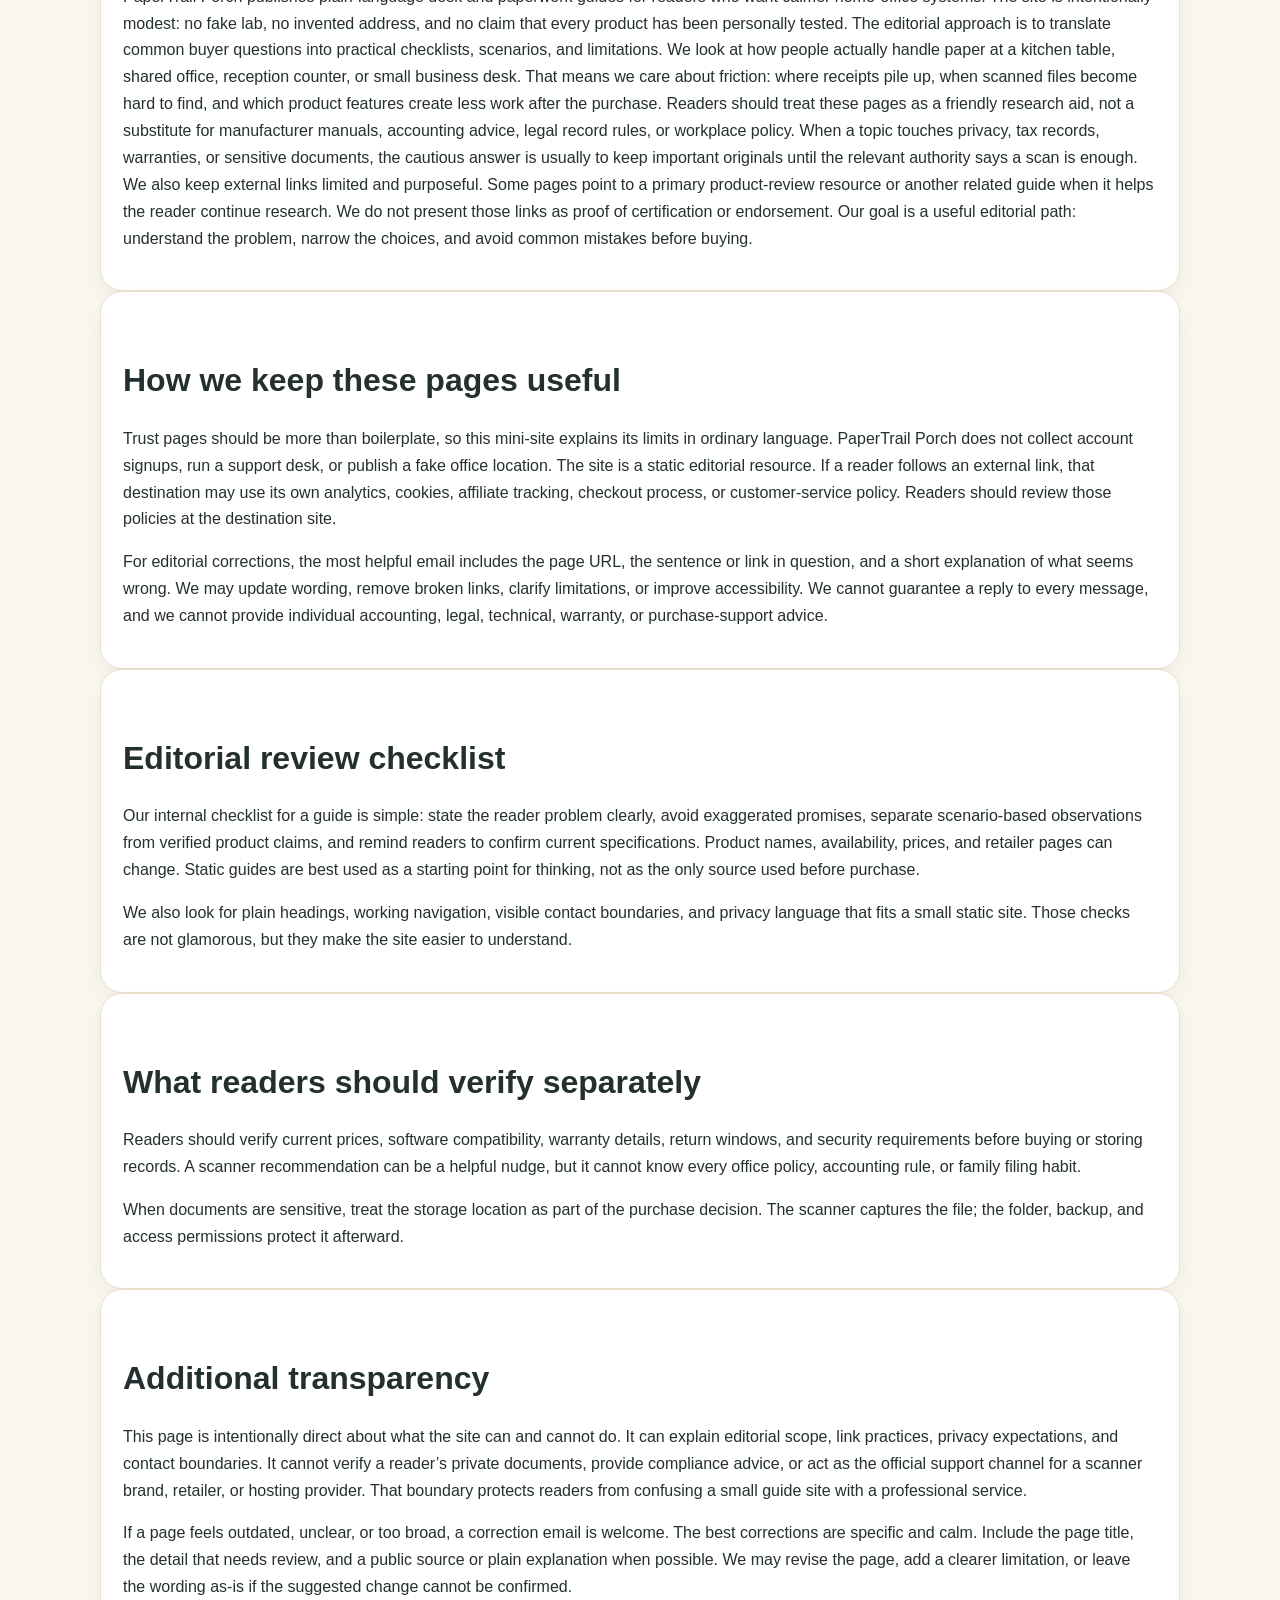
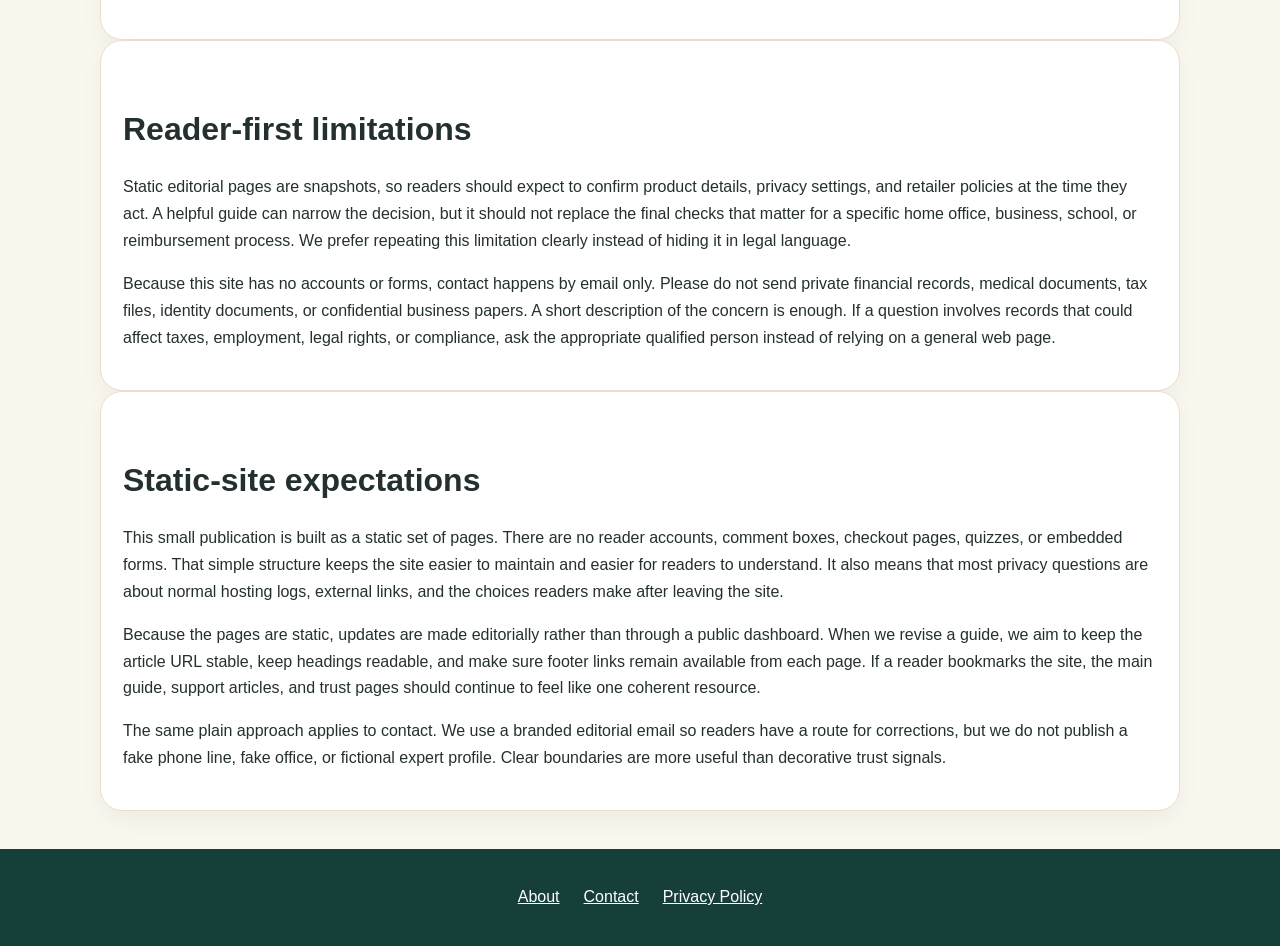
==== commit a107e3c1: "Expand trust pages to full depth" ====
--- a/about.html
+++ b/about.html
@@ -1 +1 @@
-<!doctype html><html><head><meta charset="utf-8"><meta name="viewport" content="width=device-width,initial-scale=1"><title>About PaperTrail Porch</title><meta name="description" content="About PaperTrail Porch"><link rel="canonical" href="https://ls-receipt-scan.surge.sh/about.html"><meta name="robots" content="index,follow,max-image-preview:large"><meta property="og:title" content="About PaperTrail Porch"><meta property="og:description" content="About PaperTrail Porch"><meta property="og:image" content="https://ls-receipt-scan.surge.sh/assets/hero.webp"><meta name="twitter:card" content="summary_large_image"><link rel="stylesheet" href="assets/style.css"></head><body><nav><a class="logo" href="index.html">PaperTrail Porch</a><div class="drop"><button>Desk Notes ▾</button><div class="menu"><a href="receipt-scanner-workflow.html">A Calm Receipt Scanning Workflow for Busy Desks</a><a href="document-feeder-vs-flatbed.html">Flatbed or Document Feeder: Which Scanner Shape Fits Your Paper Pile?</a><a href="small-office-scan-station.html">How to Set Up a Small Office Scan Station That People Actually Use</a><a href="scan-quality-mistakes.html">Scanning Mistakes That Make Receipts Hard to Read Later</a><a href="digital-filing-names.html">Simple Digital Filing Rules After You Scan Receipts and Documents</a><a href="portable-vs-desktop-scanners.html">Portable vs Desktop Scanners for Receipts, Forms, and Mixed Paper</a></div></div></nav><main class="wrap"><section class="trusthero"><div><p class="kicker">Site information</p><h1>About PaperTrail Porch</h1><p>Last updated 2026-05-23</p></div><aside class="side"><b>Contact</b><p>editorial@papertrailporch.com</p><p>No phone number, street address, or fake credential is published for this small static editorial site.</p></aside></section><div class="grid"><div class="trustcard"><h2>Scope</h2><p>PaperTrail Porch publishes plain-language desk and paperwork guides for readers who want calmer home-office systems. The site is intentionally modest: no fake lab, no invented address, and no claim that every product has been personally tested. The editorial approach is to translate common buyer questions into practical checklists, scenarios, and limitations. We look at how people actually handle paper at a kitchen table, shared office, reception counter, or small business desk. That means we care about friction: where receipts pile up, when scanned files become hard to find, and which product features create less work after the purchase. Readers should treat these pages as a friendly research aid, not a substitute for manufacturer manuals, accounting advice, legal record rules, or workplace policy. When a topic touches privacy, tax records, warranties, or sensitive documents, the cautious answer is usually to keep important originals until the relevant authority says a scan is enough. We also keep external links limited and purposeful. Some pages point to a primary product-review resource or another related guide when it helps the reader continue research. We do not present those links as proof of certification or endorsement. Our goal is a useful editorial path: understand the problem, narrow the choices, and avoid common mistakes before buying.</p></div><div class="trustcard"><h2>Editorial boundaries</h2><p>The About page explains why the site exists and how our guides are framed for ordinary readers.</p><p>We avoid pretending to be a testing laboratory. We may discuss typical scenarios and decision criteria, but readers should confirm product details at the seller or manufacturer before purchasing.</p></div><div class="trustcard"><h2>Reader checklist</h2><ul><li>Use guides as starting points.</li><li>Check current specifications before buying.</li><li>Follow document privacy and retention rules.</li><li>Email corrections or concerns to editorial@papertrailporch.com.</li></ul></div></div><section class="note"><h2>Plain-language policy</h2><p>PaperTrail Porch publishes plain-language desk and paperwork guides for readers who want calmer home-office systems. The site is intentionally modest: no fake lab, no invented address, and no claim that every product has been personally tested. The editorial approach is to translate common buyer questions into practical checklists, scenarios, and limitations. We look at how people actually handle paper at a kitchen table, shared office, reception counter, or small business desk. That means we care about friction: where receipts pile up, when scanned files become hard to find, and which product features create less work after the purchase. Readers should treat these pages as a friendly research aid, not a substitute for manufacturer manuals, accounting advice, legal record rules, or workplace policy. When a topic touches privacy, tax records, warranties, or sensitive documents, the cautious answer is usually to keep important originals until the relevant authority says a scan is enough. We also keep external links limited and purposeful. Some pages point to a primary product-review resource or another related guide when it helps the reader continue research. We do not present those links as proof of certification or endorsement. Our goal is a useful editorial path: understand the problem, narrow the choices, and avoid common mistakes before buying.</p></section><section class="note"><h2>How we keep these pages useful</h2><p>Trust pages should be more than boilerplate, so this mini-site explains its limits in ordinary language. PaperTrail Porch does not collect account signups, run a support desk, or publish a fake office location. The site is a static editorial resource. If a reader follows an external link, that destination may use its own analytics, cookies, affiliate tracking, checkout process, or customer-service policy. Readers should review those policies at the destination site.</p><p>For editorial corrections, the most helpful email includes the page URL, the sentence or link in question, and a short explanation of what seems wrong. We may update wording, remove broken links, clarify limitations, or improve accessibility. We cannot guarantee a reply to every message, and we cannot provide individual accounting, legal, technical, warranty, or purchase-support advice.</p></section><section class="note"><h2>Editorial review checklist</h2><p>Our internal checklist for a guide is simple: state the reader problem clearly, avoid exaggerated promises, separate scenario-based observations from verified product claims, and remind readers to confirm current specifications. Product names, availability, prices, and retailer pages can change. Static guides are best used as a starting point for thinking, not as the only source used before purchase.</p><p>We also look for plain headings, working navigation, visible contact boundaries, and privacy language that fits a small static site. Those checks are not glamorous, but they make the site easier to understand.</p></section><section class="note"><h2>What readers should verify separately</h2><p>Readers should verify current prices, software compatibility, warranty details, return windows, and security requirements before buying or storing records. A scanner recommendation can be a helpful nudge, but it cannot know every office policy, accounting rule, or family filing habit.</p><p>When documents are sensitive, treat the storage location as part of the purchase decision. The scanner captures the file; the folder, backup, and access permissions protect it afterward.</p></section><section class="trustcard"><h2>Additional transparency</h2><p>This page is intentionally direct about what the site can and cannot do. It can explain editorial scope, link practices, privacy expectations, and contact boundaries. It cannot verify a reader’s private documents, provide compliance advice, or act as the official support channel for a scanner brand, retailer, or hosting provider. That boundary protects readers from confusing a small guide site with a professional service.</p><p>If a page feels outdated, unclear, or too broad, a correction email is welcome. The best corrections are specific and calm. Include the page title, the detail that needs review, and a public source or plain explanation when possible. We may revise the page, add a clearer limitation, or leave the wording as-is if the suggested change cannot be confirmed.</p></section><section class="trustcard"><h2>Reader-first limitations</h2><p>Static editorial pages are snapshots, so readers should expect to confirm product details, privacy settings, and retailer policies at the time they act. A helpful guide can narrow the decision, but it should not replace the final checks that matter for a specific home office, business, school, or reimbursement process. We prefer repeating this limitation clearly instead of hiding it in legal language.</p><p>Because this site has no accounts or forms, contact happens by email only. Please do not send private financial records, medical documents, tax files, identity documents, or confidential business papers. A short description of the concern is enough. If a question involves records that could affect taxes, employment, legal rights, or compliance, ask the appropriate qualified person instead of relying on a general web page.</p></section></main><footer><a href="about.html">About</a><a href="contact.html">Contact</a><a href="privacy-policy.html">Privacy Policy</a></footer></body></html>+<!doctype html><html><head><meta charset="utf-8"><meta name="viewport" content="width=device-width,initial-scale=1"><title>About PaperTrail Porch</title><meta name="description" content="About PaperTrail Porch"><link rel="canonical" href="https://ls-receipt-scan.surge.sh/about.html"><meta name="robots" content="index,follow,max-image-preview:large"><meta property="og:title" content="About PaperTrail Porch"><meta property="og:description" content="About PaperTrail Porch"><meta property="og:image" content="https://ls-receipt-scan.surge.sh/assets/hero.webp"><meta name="twitter:card" content="summary_large_image"><link rel="stylesheet" href="assets/style.css"></head><body><nav><a class="logo" href="index.html">PaperTrail Porch</a><div class="drop"><button>Desk Notes ▾</button><div class="menu"><a href="receipt-scanner-workflow.html">A Calm Receipt Scanning Workflow for Busy Desks</a><a href="document-feeder-vs-flatbed.html">Flatbed or Document Feeder: Which Scanner Shape Fits Your Paper Pile?</a><a href="small-office-scan-station.html">How to Set Up a Small Office Scan Station That People Actually Use</a><a href="scan-quality-mistakes.html">Scanning Mistakes That Make Receipts Hard to Read Later</a><a href="digital-filing-names.html">Simple Digital Filing Rules After You Scan Receipts and Documents</a><a href="portable-vs-desktop-scanners.html">Portable vs Desktop Scanners for Receipts, Forms, and Mixed Paper</a></div></div></nav><main class="wrap"><section class="trusthero"><div><p class="kicker">Site information</p><h1>About PaperTrail Porch</h1><p>Last updated 2026-05-23</p></div><aside class="side"><b>Contact</b><p>editorial@papertrailporch.com</p><p>No phone number, street address, or fake credential is published for this small static editorial site.</p></aside></section><div class="grid"><div class="trustcard"><h2>Scope</h2><p>PaperTrail Porch publishes plain-language desk and paperwork guides for readers who want calmer home-office systems. The site is intentionally modest: no fake lab, no invented address, and no claim that every product has been personally tested. The editorial approach is to translate common buyer questions into practical checklists, scenarios, and limitations. We look at how people actually handle paper at a kitchen table, shared office, reception counter, or small business desk. That means we care about friction: where receipts pile up, when scanned files become hard to find, and which product features create less work after the purchase. Readers should treat these pages as a friendly research aid, not a substitute for manufacturer manuals, accounting advice, legal record rules, or workplace policy. When a topic touches privacy, tax records, warranties, or sensitive documents, the cautious answer is usually to keep important originals until the relevant authority says a scan is enough. We also keep external links limited and purposeful. Some pages point to a primary product-review resource or another related guide when it helps the reader continue research. We do not present those links as proof of certification or endorsement. Our goal is a useful editorial path: understand the problem, narrow the choices, and avoid common mistakes before buying.</p></div><div class="trustcard"><h2>Editorial boundaries</h2><p>The About page explains why the site exists and how our guides are framed for ordinary readers.</p><p>We avoid pretending to be a testing laboratory. We may discuss typical scenarios and decision criteria, but readers should confirm product details at the seller or manufacturer before purchasing.</p></div><div class="trustcard"><h2>Reader checklist</h2><ul><li>Use guides as starting points.</li><li>Check current specifications before buying.</li><li>Follow document privacy and retention rules.</li><li>Email corrections or concerns to editorial@papertrailporch.com.</li></ul></div></div><section class="note"><h2>Plain-language policy</h2><p>PaperTrail Porch publishes plain-language desk and paperwork guides for readers who want calmer home-office systems. The site is intentionally modest: no fake lab, no invented address, and no claim that every product has been personally tested. The editorial approach is to translate common buyer questions into practical checklists, scenarios, and limitations. We look at how people actually handle paper at a kitchen table, shared office, reception counter, or small business desk. That means we care about friction: where receipts pile up, when scanned files become hard to find, and which product features create less work after the purchase. Readers should treat these pages as a friendly research aid, not a substitute for manufacturer manuals, accounting advice, legal record rules, or workplace policy. When a topic touches privacy, tax records, warranties, or sensitive documents, the cautious answer is usually to keep important originals until the relevant authority says a scan is enough. We also keep external links limited and purposeful. Some pages point to a primary product-review resource or another related guide when it helps the reader continue research. We do not present those links as proof of certification or endorsement. Our goal is a useful editorial path: understand the problem, narrow the choices, and avoid common mistakes before buying.</p></section><section class="note"><h2>How we keep these pages useful</h2><p>Trust pages should be more than boilerplate, so this mini-site explains its limits in ordinary language. PaperTrail Porch does not collect account signups, run a support desk, or publish a fake office location. The site is a static editorial resource. If a reader follows an external link, that destination may use its own analytics, cookies, affiliate tracking, checkout process, or customer-service policy. Readers should review those policies at the destination site.</p><p>For editorial corrections, the most helpful email includes the page URL, the sentence or link in question, and a short explanation of what seems wrong. We may update wording, remove broken links, clarify limitations, or improve accessibility. We cannot guarantee a reply to every message, and we cannot provide individual accounting, legal, technical, warranty, or purchase-support advice.</p></section><section class="note"><h2>Editorial review checklist</h2><p>Our internal checklist for a guide is simple: state the reader problem clearly, avoid exaggerated promises, separate scenario-based observations from verified product claims, and remind readers to confirm current specifications. Product names, availability, prices, and retailer pages can change. Static guides are best used as a starting point for thinking, not as the only source used before purchase.</p><p>We also look for plain headings, working navigation, visible contact boundaries, and privacy language that fits a small static site. Those checks are not glamorous, but they make the site easier to understand.</p></section><section class="note"><h2>What readers should verify separately</h2><p>Readers should verify current prices, software compatibility, warranty details, return windows, and security requirements before buying or storing records. A scanner recommendation can be a helpful nudge, but it cannot know every office policy, accounting rule, or family filing habit.</p><p>When documents are sensitive, treat the storage location as part of the purchase decision. The scanner captures the file; the folder, backup, and access permissions protect it afterward.</p></section><section class="trustcard"><h2>Additional transparency</h2><p>This page is intentionally direct about what the site can and cannot do. It can explain editorial scope, link practices, privacy expectations, and contact boundaries. It cannot verify a reader’s private documents, provide compliance advice, or act as the official support channel for a scanner brand, retailer, or hosting provider. That boundary protects readers from confusing a small guide site with a professional service.</p><p>If a page feels outdated, unclear, or too broad, a correction email is welcome. The best corrections are specific and calm. Include the page title, the detail that needs review, and a public source or plain explanation when possible. We may revise the page, add a clearer limitation, or leave the wording as-is if the suggested change cannot be confirmed.</p></section><section class="trustcard"><h2>Reader-first limitations</h2><p>Static editorial pages are snapshots, so readers should expect to confirm product details, privacy settings, and retailer policies at the time they act. A helpful guide can narrow the decision, but it should not replace the final checks that matter for a specific home office, business, school, or reimbursement process. We prefer repeating this limitation clearly instead of hiding it in legal language.</p><p>Because this site has no accounts or forms, contact happens by email only. Please do not send private financial records, medical documents, tax files, identity documents, or confidential business papers. A short description of the concern is enough. If a question involves records that could affect taxes, employment, legal rights, or compliance, ask the appropriate qualified person instead of relying on a general web page.</p></section><section class="trustcard"><h2>Static-site expectations</h2><p>This small publication is built as a static set of pages. There are no reader accounts, comment boxes, checkout pages, quizzes, or embedded forms. That simple structure keeps the site easier to maintain and easier for readers to understand. It also means that most privacy questions are about normal hosting logs, external links, and the choices readers make after leaving the site.</p><p>Because the pages are static, updates are made editorially rather than through a public dashboard. When we revise a guide, we aim to keep the article URL stable, keep headings readable, and make sure footer links remain available from each page. If a reader bookmarks the site, the main guide, support articles, and trust pages should continue to feel like one coherent resource.</p><p>The same plain approach applies to contact. We use a branded editorial email so readers have a route for corrections, but we do not publish a fake phone line, fake office, or fictional expert profile. Clear boundaries are more useful than decorative trust signals.</p></section></main><footer><a href="about.html">About</a><a href="contact.html">Contact</a><a href="privacy-policy.html">Privacy Policy</a></footer></body></html>
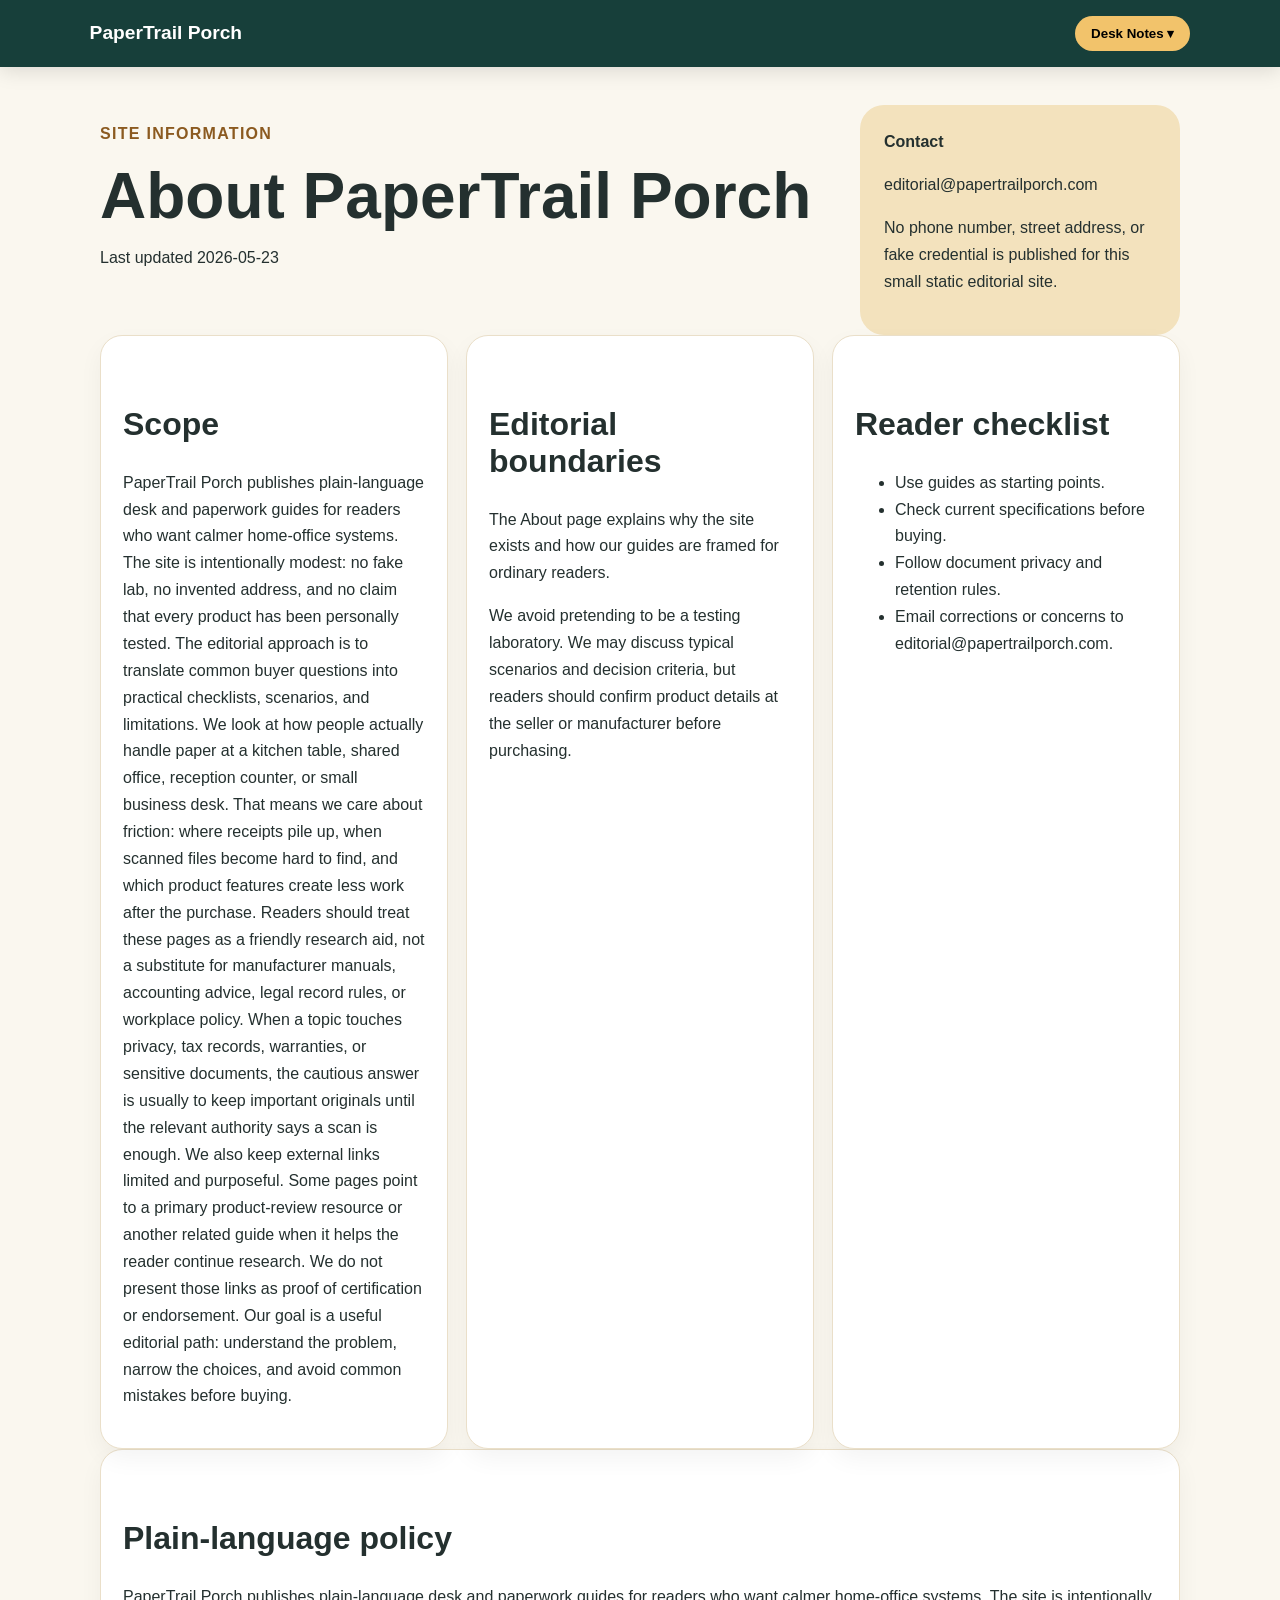
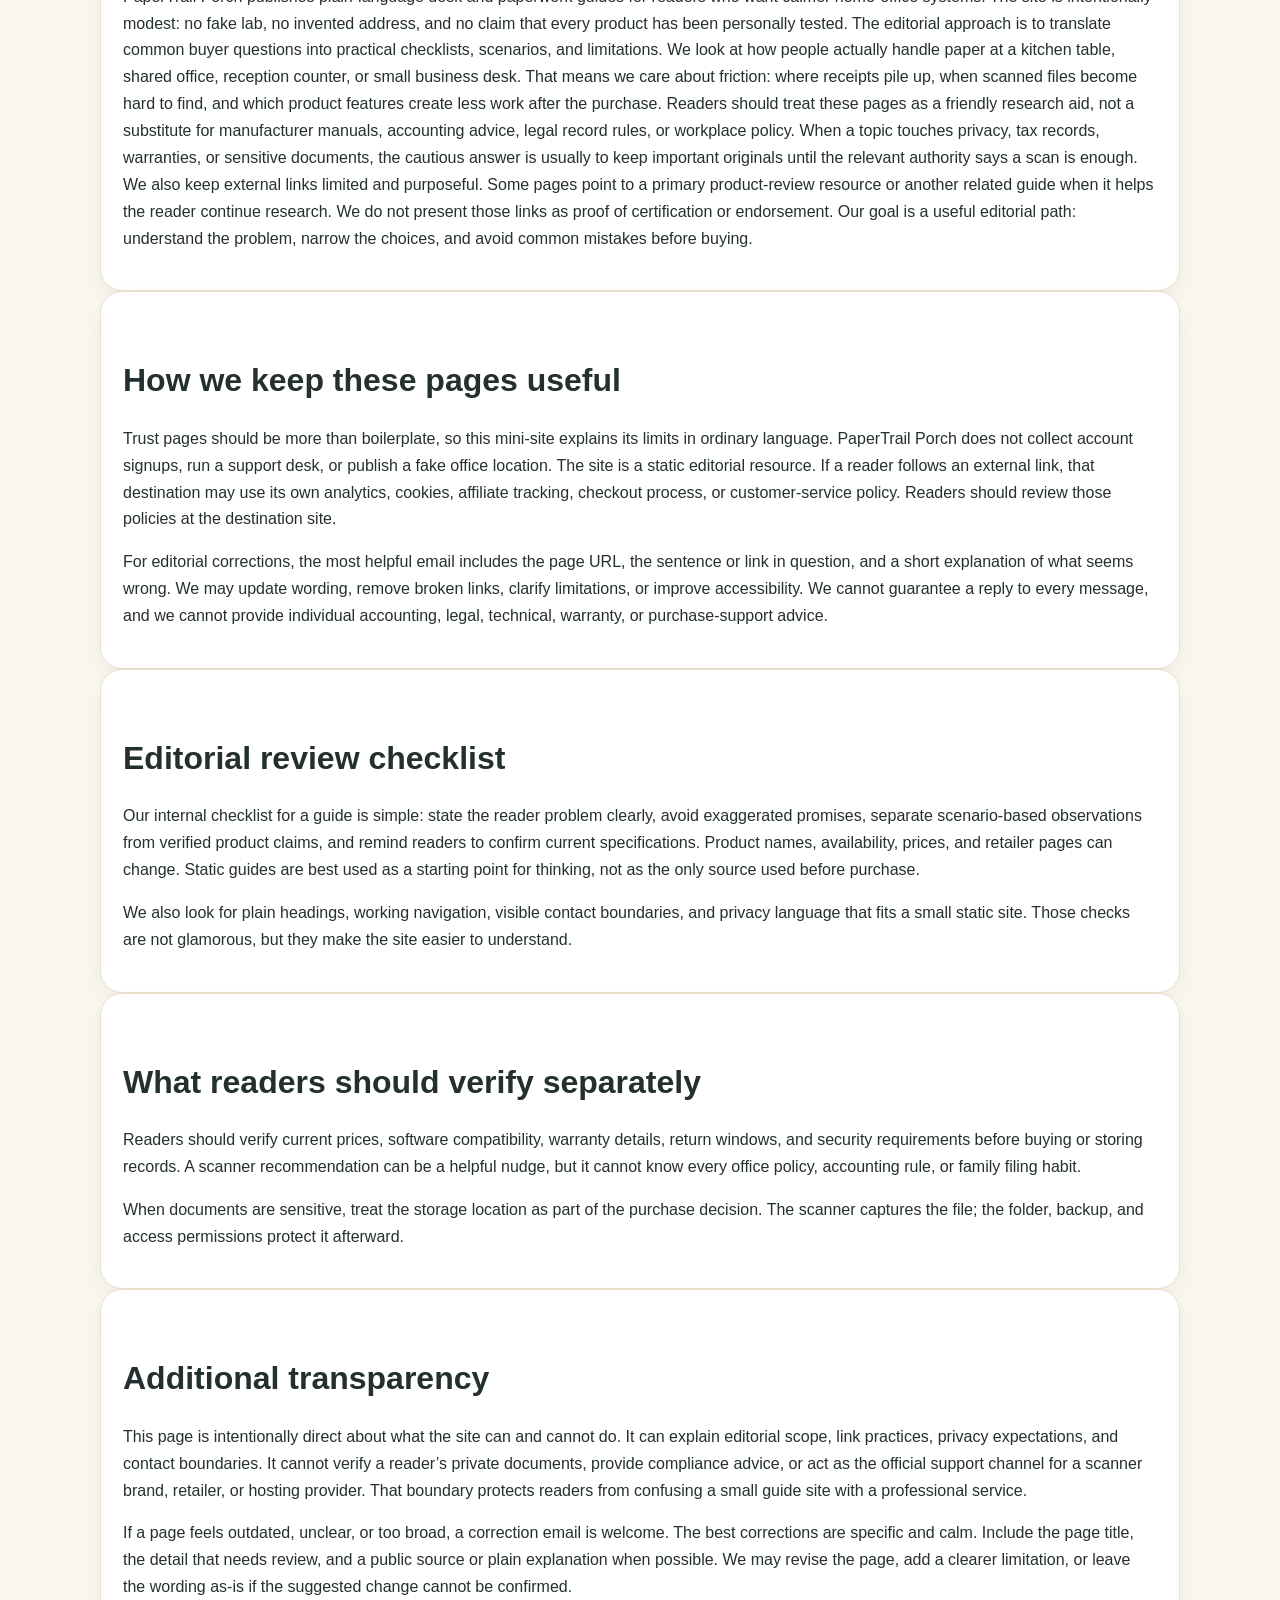
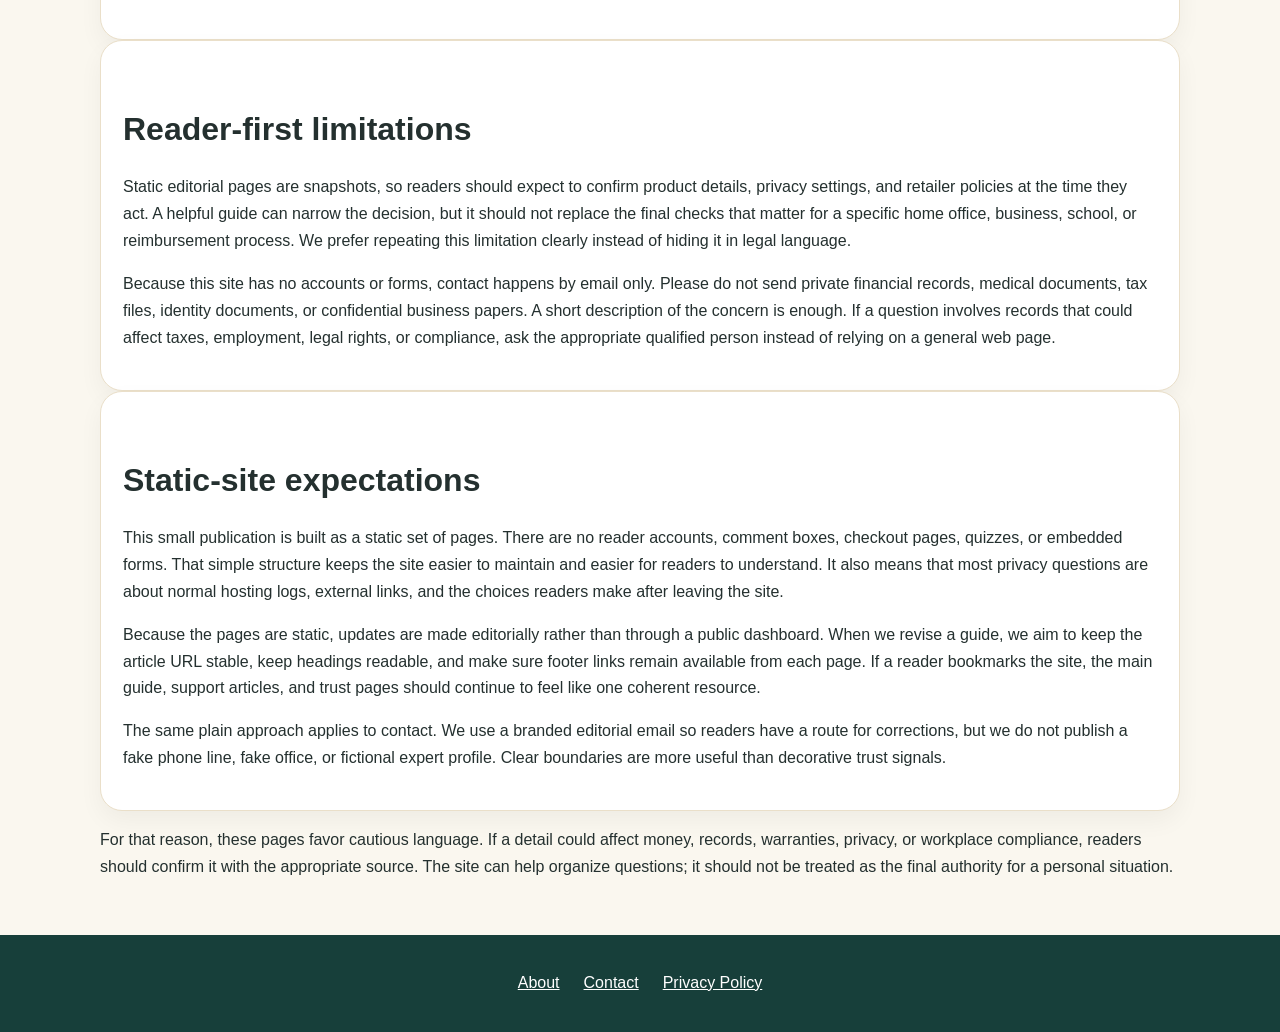
==== commit 5aae6ac2: "Finish trust page depth" ====
--- a/about.html
+++ b/about.html
@@ -1 +1 @@
-<!doctype html><html><head><meta charset="utf-8"><meta name="viewport" content="width=device-width,initial-scale=1"><title>About PaperTrail Porch</title><meta name="description" content="About PaperTrail Porch"><link rel="canonical" href="https://ls-receipt-scan.surge.sh/about.html"><meta name="robots" content="index,follow,max-image-preview:large"><meta property="og:title" content="About PaperTrail Porch"><meta property="og:description" content="About PaperTrail Porch"><meta property="og:image" content="https://ls-receipt-scan.surge.sh/assets/hero.webp"><meta name="twitter:card" content="summary_large_image"><link rel="stylesheet" href="assets/style.css"></head><body><nav><a class="logo" href="index.html">PaperTrail Porch</a><div class="drop"><button>Desk Notes ▾</button><div class="menu"><a href="receipt-scanner-workflow.html">A Calm Receipt Scanning Workflow for Busy Desks</a><a href="document-feeder-vs-flatbed.html">Flatbed or Document Feeder: Which Scanner Shape Fits Your Paper Pile?</a><a href="small-office-scan-station.html">How to Set Up a Small Office Scan Station That People Actually Use</a><a href="scan-quality-mistakes.html">Scanning Mistakes That Make Receipts Hard to Read Later</a><a href="digital-filing-names.html">Simple Digital Filing Rules After You Scan Receipts and Documents</a><a href="portable-vs-desktop-scanners.html">Portable vs Desktop Scanners for Receipts, Forms, and Mixed Paper</a></div></div></nav><main class="wrap"><section class="trusthero"><div><p class="kicker">Site information</p><h1>About PaperTrail Porch</h1><p>Last updated 2026-05-23</p></div><aside class="side"><b>Contact</b><p>editorial@papertrailporch.com</p><p>No phone number, street address, or fake credential is published for this small static editorial site.</p></aside></section><div class="grid"><div class="trustcard"><h2>Scope</h2><p>PaperTrail Porch publishes plain-language desk and paperwork guides for readers who want calmer home-office systems. The site is intentionally modest: no fake lab, no invented address, and no claim that every product has been personally tested. The editorial approach is to translate common buyer questions into practical checklists, scenarios, and limitations. We look at how people actually handle paper at a kitchen table, shared office, reception counter, or small business desk. That means we care about friction: where receipts pile up, when scanned files become hard to find, and which product features create less work after the purchase. Readers should treat these pages as a friendly research aid, not a substitute for manufacturer manuals, accounting advice, legal record rules, or workplace policy. When a topic touches privacy, tax records, warranties, or sensitive documents, the cautious answer is usually to keep important originals until the relevant authority says a scan is enough. We also keep external links limited and purposeful. Some pages point to a primary product-review resource or another related guide when it helps the reader continue research. We do not present those links as proof of certification or endorsement. Our goal is a useful editorial path: understand the problem, narrow the choices, and avoid common mistakes before buying.</p></div><div class="trustcard"><h2>Editorial boundaries</h2><p>The About page explains why the site exists and how our guides are framed for ordinary readers.</p><p>We avoid pretending to be a testing laboratory. We may discuss typical scenarios and decision criteria, but readers should confirm product details at the seller or manufacturer before purchasing.</p></div><div class="trustcard"><h2>Reader checklist</h2><ul><li>Use guides as starting points.</li><li>Check current specifications before buying.</li><li>Follow document privacy and retention rules.</li><li>Email corrections or concerns to editorial@papertrailporch.com.</li></ul></div></div><section class="note"><h2>Plain-language policy</h2><p>PaperTrail Porch publishes plain-language desk and paperwork guides for readers who want calmer home-office systems. The site is intentionally modest: no fake lab, no invented address, and no claim that every product has been personally tested. The editorial approach is to translate common buyer questions into practical checklists, scenarios, and limitations. We look at how people actually handle paper at a kitchen table, shared office, reception counter, or small business desk. That means we care about friction: where receipts pile up, when scanned files become hard to find, and which product features create less work after the purchase. Readers should treat these pages as a friendly research aid, not a substitute for manufacturer manuals, accounting advice, legal record rules, or workplace policy. When a topic touches privacy, tax records, warranties, or sensitive documents, the cautious answer is usually to keep important originals until the relevant authority says a scan is enough. We also keep external links limited and purposeful. Some pages point to a primary product-review resource or another related guide when it helps the reader continue research. We do not present those links as proof of certification or endorsement. Our goal is a useful editorial path: understand the problem, narrow the choices, and avoid common mistakes before buying.</p></section><section class="note"><h2>How we keep these pages useful</h2><p>Trust pages should be more than boilerplate, so this mini-site explains its limits in ordinary language. PaperTrail Porch does not collect account signups, run a support desk, or publish a fake office location. The site is a static editorial resource. If a reader follows an external link, that destination may use its own analytics, cookies, affiliate tracking, checkout process, or customer-service policy. Readers should review those policies at the destination site.</p><p>For editorial corrections, the most helpful email includes the page URL, the sentence or link in question, and a short explanation of what seems wrong. We may update wording, remove broken links, clarify limitations, or improve accessibility. We cannot guarantee a reply to every message, and we cannot provide individual accounting, legal, technical, warranty, or purchase-support advice.</p></section><section class="note"><h2>Editorial review checklist</h2><p>Our internal checklist for a guide is simple: state the reader problem clearly, avoid exaggerated promises, separate scenario-based observations from verified product claims, and remind readers to confirm current specifications. Product names, availability, prices, and retailer pages can change. Static guides are best used as a starting point for thinking, not as the only source used before purchase.</p><p>We also look for plain headings, working navigation, visible contact boundaries, and privacy language that fits a small static site. Those checks are not glamorous, but they make the site easier to understand.</p></section><section class="note"><h2>What readers should verify separately</h2><p>Readers should verify current prices, software compatibility, warranty details, return windows, and security requirements before buying or storing records. A scanner recommendation can be a helpful nudge, but it cannot know every office policy, accounting rule, or family filing habit.</p><p>When documents are sensitive, treat the storage location as part of the purchase decision. The scanner captures the file; the folder, backup, and access permissions protect it afterward.</p></section><section class="trustcard"><h2>Additional transparency</h2><p>This page is intentionally direct about what the site can and cannot do. It can explain editorial scope, link practices, privacy expectations, and contact boundaries. It cannot verify a reader’s private documents, provide compliance advice, or act as the official support channel for a scanner brand, retailer, or hosting provider. That boundary protects readers from confusing a small guide site with a professional service.</p><p>If a page feels outdated, unclear, or too broad, a correction email is welcome. The best corrections are specific and calm. Include the page title, the detail that needs review, and a public source or plain explanation when possible. We may revise the page, add a clearer limitation, or leave the wording as-is if the suggested change cannot be confirmed.</p></section><section class="trustcard"><h2>Reader-first limitations</h2><p>Static editorial pages are snapshots, so readers should expect to confirm product details, privacy settings, and retailer policies at the time they act. A helpful guide can narrow the decision, but it should not replace the final checks that matter for a specific home office, business, school, or reimbursement process. We prefer repeating this limitation clearly instead of hiding it in legal language.</p><p>Because this site has no accounts or forms, contact happens by email only. Please do not send private financial records, medical documents, tax files, identity documents, or confidential business papers. A short description of the concern is enough. If a question involves records that could affect taxes, employment, legal rights, or compliance, ask the appropriate qualified person instead of relying on a general web page.</p></section><section class="trustcard"><h2>Static-site expectations</h2><p>This small publication is built as a static set of pages. There are no reader accounts, comment boxes, checkout pages, quizzes, or embedded forms. That simple structure keeps the site easier to maintain and easier for readers to understand. It also means that most privacy questions are about normal hosting logs, external links, and the choices readers make after leaving the site.</p><p>Because the pages are static, updates are made editorially rather than through a public dashboard. When we revise a guide, we aim to keep the article URL stable, keep headings readable, and make sure footer links remain available from each page. If a reader bookmarks the site, the main guide, support articles, and trust pages should continue to feel like one coherent resource.</p><p>The same plain approach applies to contact. We use a branded editorial email so readers have a route for corrections, but we do not publish a fake phone line, fake office, or fictional expert profile. Clear boundaries are more useful than decorative trust signals.</p></section></main><footer><a href="about.html">About</a><a href="contact.html">Contact</a><a href="privacy-policy.html">Privacy Policy</a></footer></body></html>+<!doctype html><html><head><meta charset="utf-8"><meta name="viewport" content="width=device-width,initial-scale=1"><title>About PaperTrail Porch</title><meta name="description" content="About PaperTrail Porch"><link rel="canonical" href="https://ls-receipt-scan.surge.sh/about.html"><meta name="robots" content="index,follow,max-image-preview:large"><meta property="og:title" content="About PaperTrail Porch"><meta property="og:description" content="About PaperTrail Porch"><meta property="og:image" content="https://ls-receipt-scan.surge.sh/assets/hero.webp"><meta name="twitter:card" content="summary_large_image"><link rel="stylesheet" href="assets/style.css"></head><body><nav><a class="logo" href="index.html">PaperTrail Porch</a><div class="drop"><button>Desk Notes ▾</button><div class="menu"><a href="receipt-scanner-workflow.html">A Calm Receipt Scanning Workflow for Busy Desks</a><a href="document-feeder-vs-flatbed.html">Flatbed or Document Feeder: Which Scanner Shape Fits Your Paper Pile?</a><a href="small-office-scan-station.html">How to Set Up a Small Office Scan Station That People Actually Use</a><a href="scan-quality-mistakes.html">Scanning Mistakes That Make Receipts Hard to Read Later</a><a href="digital-filing-names.html">Simple Digital Filing Rules After You Scan Receipts and Documents</a><a href="portable-vs-desktop-scanners.html">Portable vs Desktop Scanners for Receipts, Forms, and Mixed Paper</a></div></div></nav><main class="wrap"><section class="trusthero"><div><p class="kicker">Site information</p><h1>About PaperTrail Porch</h1><p>Last updated 2026-05-23</p></div><aside class="side"><b>Contact</b><p>editorial@papertrailporch.com</p><p>No phone number, street address, or fake credential is published for this small static editorial site.</p></aside></section><div class="grid"><div class="trustcard"><h2>Scope</h2><p>PaperTrail Porch publishes plain-language desk and paperwork guides for readers who want calmer home-office systems. The site is intentionally modest: no fake lab, no invented address, and no claim that every product has been personally tested. The editorial approach is to translate common buyer questions into practical checklists, scenarios, and limitations. We look at how people actually handle paper at a kitchen table, shared office, reception counter, or small business desk. That means we care about friction: where receipts pile up, when scanned files become hard to find, and which product features create less work after the purchase. Readers should treat these pages as a friendly research aid, not a substitute for manufacturer manuals, accounting advice, legal record rules, or workplace policy. When a topic touches privacy, tax records, warranties, or sensitive documents, the cautious answer is usually to keep important originals until the relevant authority says a scan is enough. We also keep external links limited and purposeful. Some pages point to a primary product-review resource or another related guide when it helps the reader continue research. We do not present those links as proof of certification or endorsement. Our goal is a useful editorial path: understand the problem, narrow the choices, and avoid common mistakes before buying.</p></div><div class="trustcard"><h2>Editorial boundaries</h2><p>The About page explains why the site exists and how our guides are framed for ordinary readers.</p><p>We avoid pretending to be a testing laboratory. We may discuss typical scenarios and decision criteria, but readers should confirm product details at the seller or manufacturer before purchasing.</p></div><div class="trustcard"><h2>Reader checklist</h2><ul><li>Use guides as starting points.</li><li>Check current specifications before buying.</li><li>Follow document privacy and retention rules.</li><li>Email corrections or concerns to editorial@papertrailporch.com.</li></ul></div></div><section class="note"><h2>Plain-language policy</h2><p>PaperTrail Porch publishes plain-language desk and paperwork guides for readers who want calmer home-office systems. The site is intentionally modest: no fake lab, no invented address, and no claim that every product has been personally tested. The editorial approach is to translate common buyer questions into practical checklists, scenarios, and limitations. We look at how people actually handle paper at a kitchen table, shared office, reception counter, or small business desk. That means we care about friction: where receipts pile up, when scanned files become hard to find, and which product features create less work after the purchase. Readers should treat these pages as a friendly research aid, not a substitute for manufacturer manuals, accounting advice, legal record rules, or workplace policy. When a topic touches privacy, tax records, warranties, or sensitive documents, the cautious answer is usually to keep important originals until the relevant authority says a scan is enough. We also keep external links limited and purposeful. Some pages point to a primary product-review resource or another related guide when it helps the reader continue research. We do not present those links as proof of certification or endorsement. Our goal is a useful editorial path: understand the problem, narrow the choices, and avoid common mistakes before buying.</p></section><section class="note"><h2>How we keep these pages useful</h2><p>Trust pages should be more than boilerplate, so this mini-site explains its limits in ordinary language. PaperTrail Porch does not collect account signups, run a support desk, or publish a fake office location. The site is a static editorial resource. If a reader follows an external link, that destination may use its own analytics, cookies, affiliate tracking, checkout process, or customer-service policy. Readers should review those policies at the destination site.</p><p>For editorial corrections, the most helpful email includes the page URL, the sentence or link in question, and a short explanation of what seems wrong. We may update wording, remove broken links, clarify limitations, or improve accessibility. We cannot guarantee a reply to every message, and we cannot provide individual accounting, legal, technical, warranty, or purchase-support advice.</p></section><section class="note"><h2>Editorial review checklist</h2><p>Our internal checklist for a guide is simple: state the reader problem clearly, avoid exaggerated promises, separate scenario-based observations from verified product claims, and remind readers to confirm current specifications. Product names, availability, prices, and retailer pages can change. Static guides are best used as a starting point for thinking, not as the only source used before purchase.</p><p>We also look for plain headings, working navigation, visible contact boundaries, and privacy language that fits a small static site. Those checks are not glamorous, but they make the site easier to understand.</p></section><section class="note"><h2>What readers should verify separately</h2><p>Readers should verify current prices, software compatibility, warranty details, return windows, and security requirements before buying or storing records. A scanner recommendation can be a helpful nudge, but it cannot know every office policy, accounting rule, or family filing habit.</p><p>When documents are sensitive, treat the storage location as part of the purchase decision. The scanner captures the file; the folder, backup, and access permissions protect it afterward.</p></section><section class="trustcard"><h2>Additional transparency</h2><p>This page is intentionally direct about what the site can and cannot do. It can explain editorial scope, link practices, privacy expectations, and contact boundaries. It cannot verify a reader’s private documents, provide compliance advice, or act as the official support channel for a scanner brand, retailer, or hosting provider. That boundary protects readers from confusing a small guide site with a professional service.</p><p>If a page feels outdated, unclear, or too broad, a correction email is welcome. The best corrections are specific and calm. Include the page title, the detail that needs review, and a public source or plain explanation when possible. We may revise the page, add a clearer limitation, or leave the wording as-is if the suggested change cannot be confirmed.</p></section><section class="trustcard"><h2>Reader-first limitations</h2><p>Static editorial pages are snapshots, so readers should expect to confirm product details, privacy settings, and retailer policies at the time they act. A helpful guide can narrow the decision, but it should not replace the final checks that matter for a specific home office, business, school, or reimbursement process. We prefer repeating this limitation clearly instead of hiding it in legal language.</p><p>Because this site has no accounts or forms, contact happens by email only. Please do not send private financial records, medical documents, tax files, identity documents, or confidential business papers. A short description of the concern is enough. If a question involves records that could affect taxes, employment, legal rights, or compliance, ask the appropriate qualified person instead of relying on a general web page.</p></section><section class="trustcard"><h2>Static-site expectations</h2><p>This small publication is built as a static set of pages. There are no reader accounts, comment boxes, checkout pages, quizzes, or embedded forms. That simple structure keeps the site easier to maintain and easier for readers to understand. It also means that most privacy questions are about normal hosting logs, external links, and the choices readers make after leaving the site.</p><p>Because the pages are static, updates are made editorially rather than through a public dashboard. When we revise a guide, we aim to keep the article URL stable, keep headings readable, and make sure footer links remain available from each page. If a reader bookmarks the site, the main guide, support articles, and trust pages should continue to feel like one coherent resource.</p><p>The same plain approach applies to contact. We use a branded editorial email so readers have a route for corrections, but we do not publish a fake phone line, fake office, or fictional expert profile. Clear boundaries are more useful than decorative trust signals.</p></section><p>For that reason, these pages favor cautious language. If a detail could affect money, records, warranties, privacy, or workplace compliance, readers should confirm it with the appropriate source. The site can help organize questions; it should not be treated as the final authority for a personal situation.</p></main><footer><a href="about.html">About</a><a href="contact.html">Contact</a><a href="privacy-policy.html">Privacy Policy</a></footer></body></html>
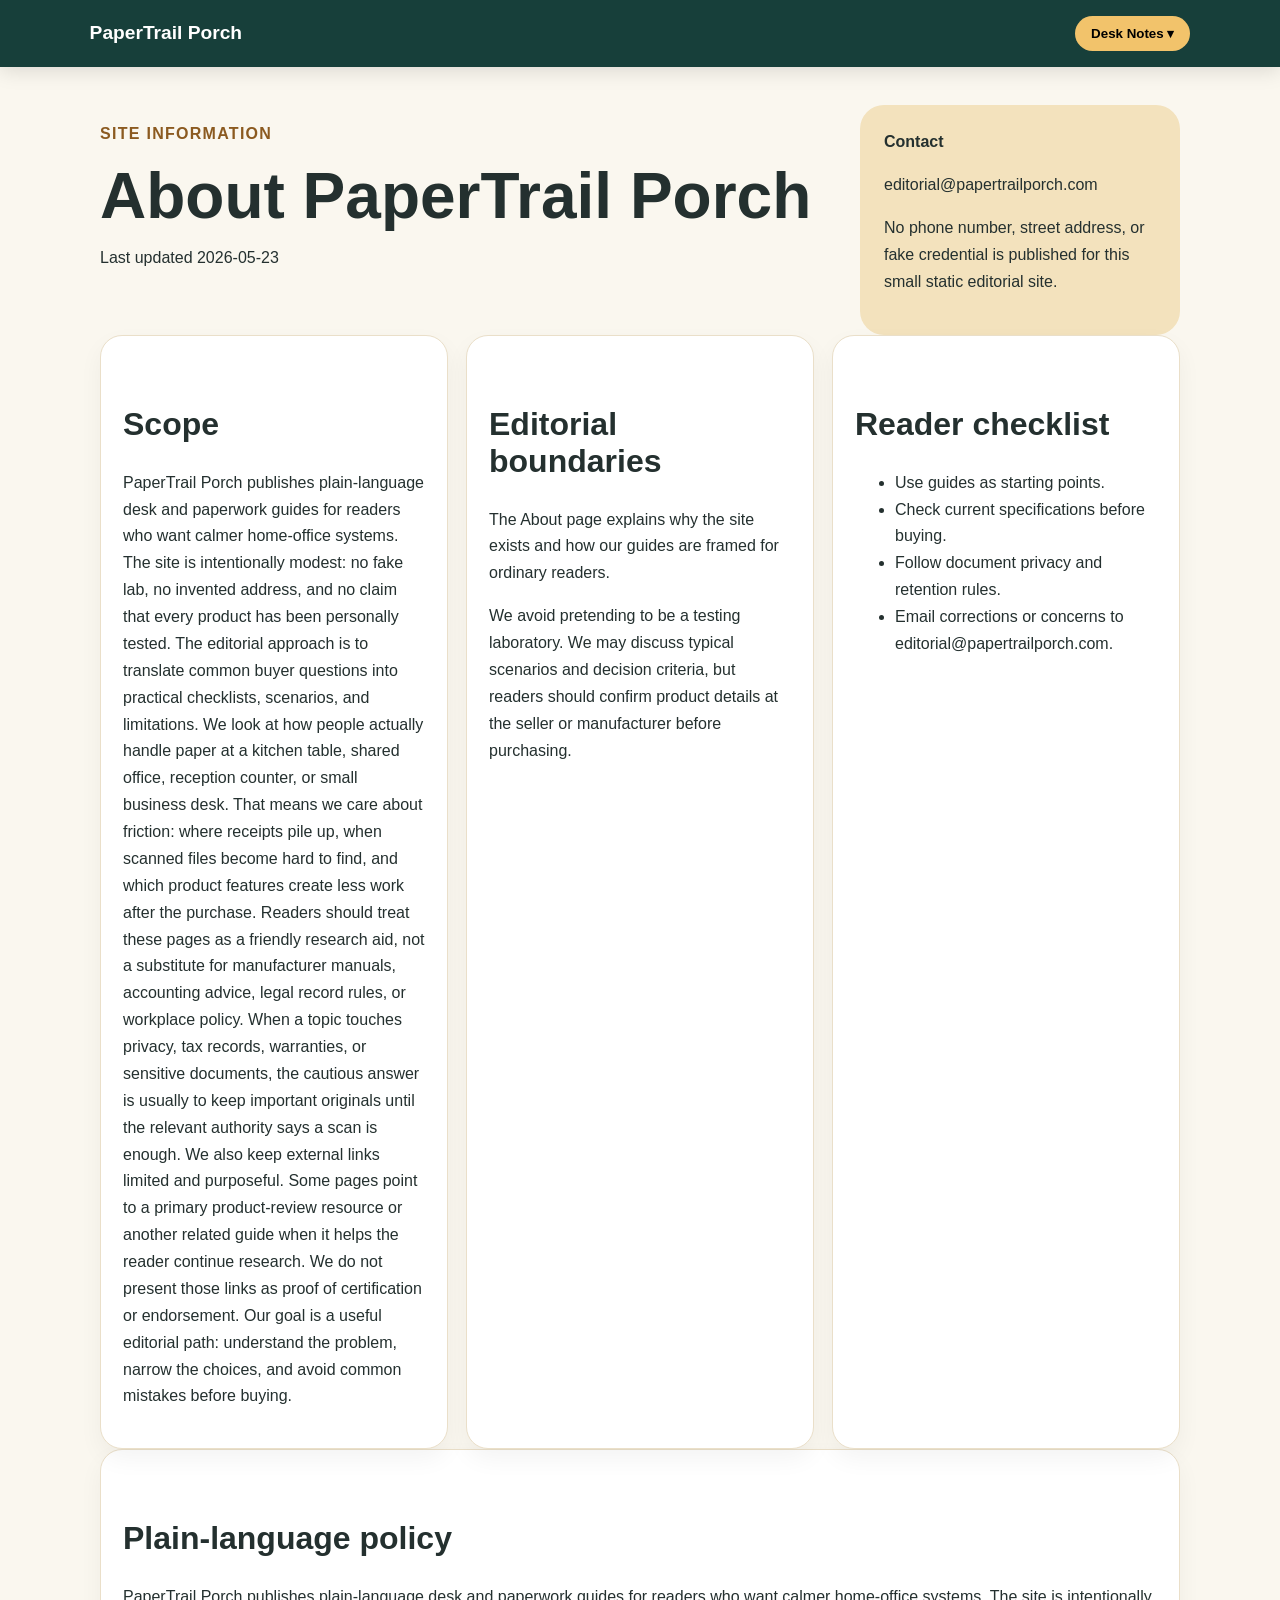
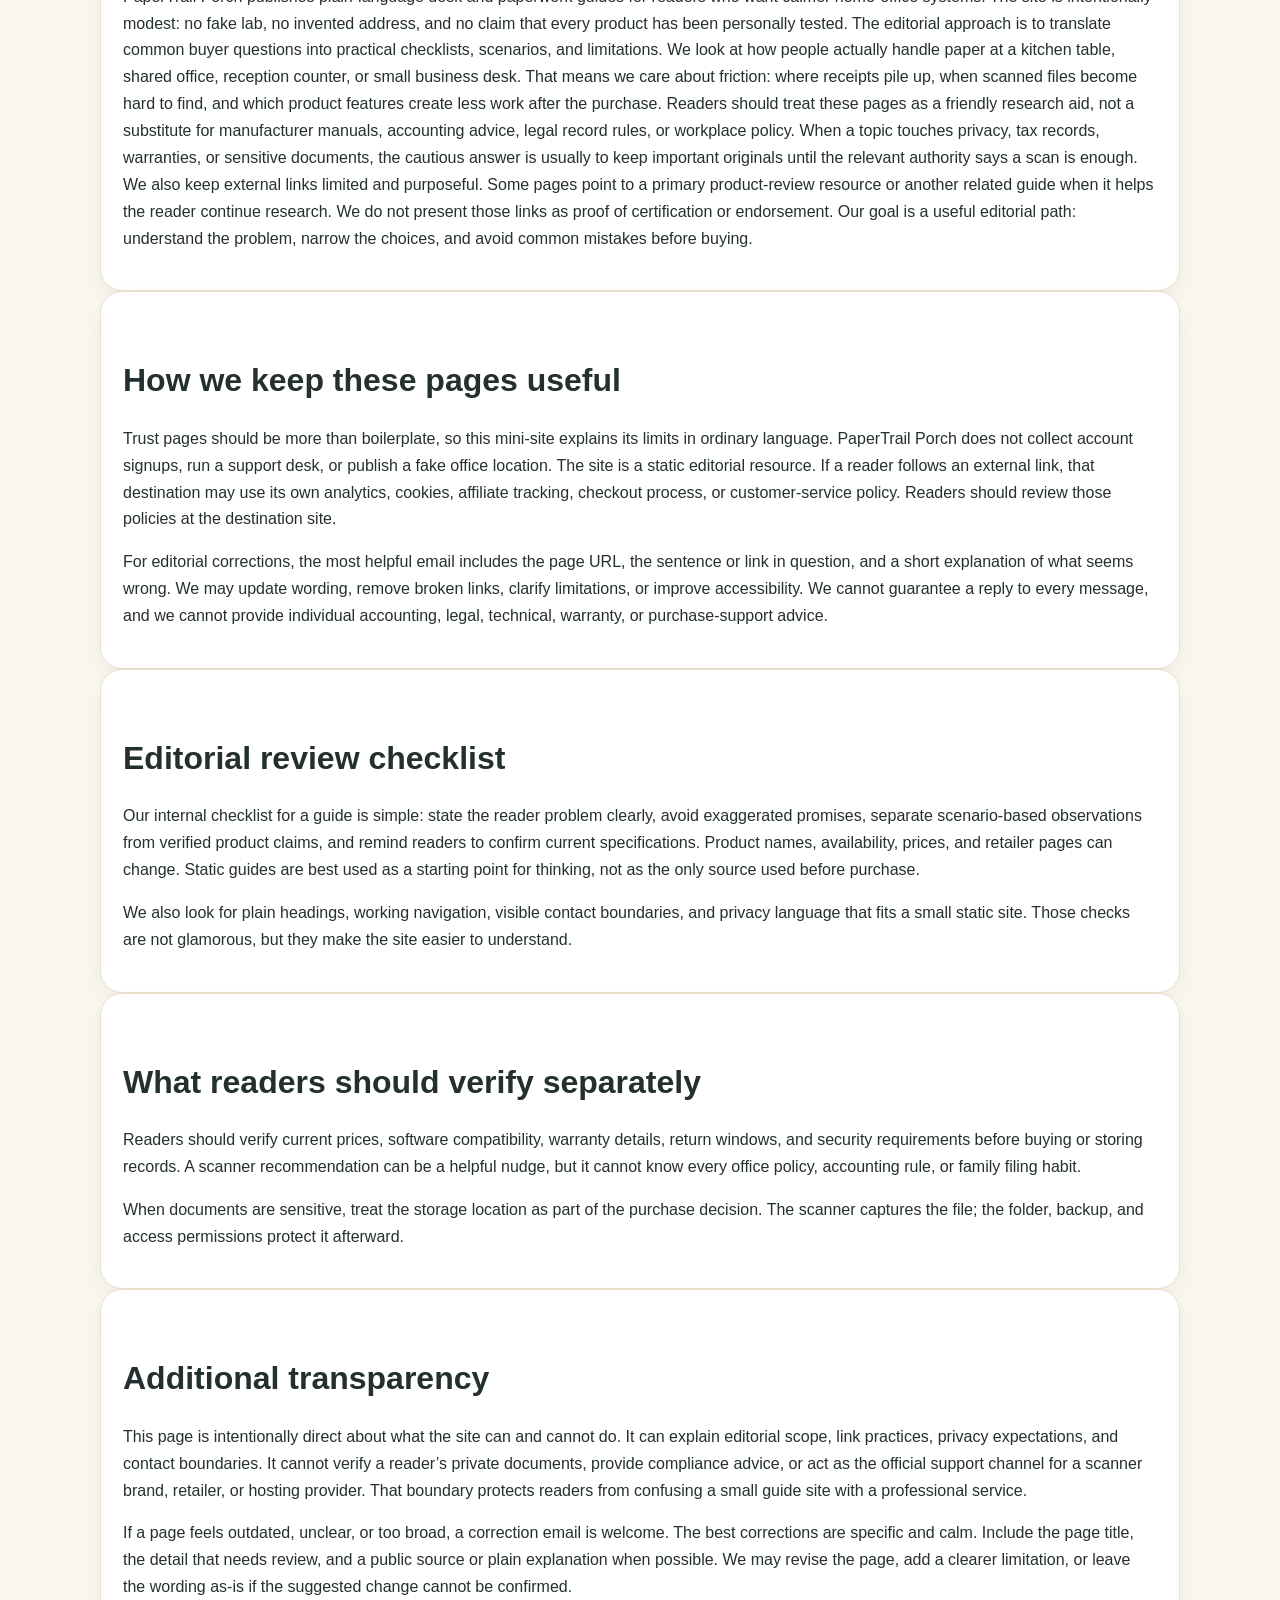
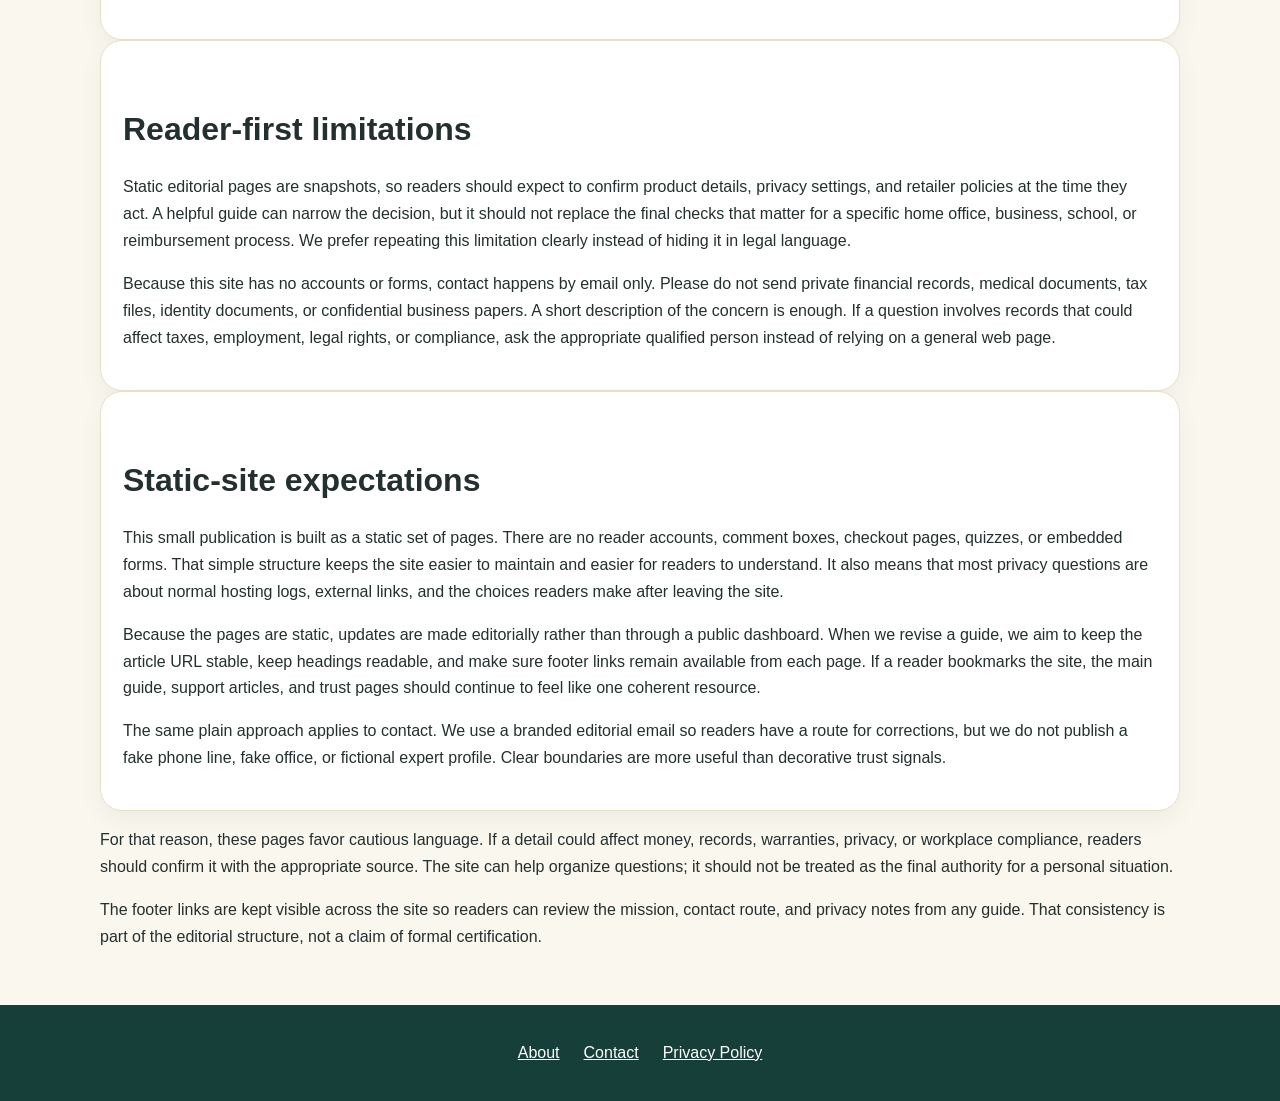
==== commit f2632372: "Final trust page word count polish" ====
--- a/about.html
+++ b/about.html
@@ -1 +1 @@
-<!doctype html><html><head><meta charset="utf-8"><meta name="viewport" content="width=device-width,initial-scale=1"><title>About PaperTrail Porch</title><meta name="description" content="About PaperTrail Porch"><link rel="canonical" href="https://ls-receipt-scan.surge.sh/about.html"><meta name="robots" content="index,follow,max-image-preview:large"><meta property="og:title" content="About PaperTrail Porch"><meta property="og:description" content="About PaperTrail Porch"><meta property="og:image" content="https://ls-receipt-scan.surge.sh/assets/hero.webp"><meta name="twitter:card" content="summary_large_image"><link rel="stylesheet" href="assets/style.css"></head><body><nav><a class="logo" href="index.html">PaperTrail Porch</a><div class="drop"><button>Desk Notes ▾</button><div class="menu"><a href="receipt-scanner-workflow.html">A Calm Receipt Scanning Workflow for Busy Desks</a><a href="document-feeder-vs-flatbed.html">Flatbed or Document Feeder: Which Scanner Shape Fits Your Paper Pile?</a><a href="small-office-scan-station.html">How to Set Up a Small Office Scan Station That People Actually Use</a><a href="scan-quality-mistakes.html">Scanning Mistakes That Make Receipts Hard to Read Later</a><a href="digital-filing-names.html">Simple Digital Filing Rules After You Scan Receipts and Documents</a><a href="portable-vs-desktop-scanners.html">Portable vs Desktop Scanners for Receipts, Forms, and Mixed Paper</a></div></div></nav><main class="wrap"><section class="trusthero"><div><p class="kicker">Site information</p><h1>About PaperTrail Porch</h1><p>Last updated 2026-05-23</p></div><aside class="side"><b>Contact</b><p>editorial@papertrailporch.com</p><p>No phone number, street address, or fake credential is published for this small static editorial site.</p></aside></section><div class="grid"><div class="trustcard"><h2>Scope</h2><p>PaperTrail Porch publishes plain-language desk and paperwork guides for readers who want calmer home-office systems. The site is intentionally modest: no fake lab, no invented address, and no claim that every product has been personally tested. The editorial approach is to translate common buyer questions into practical checklists, scenarios, and limitations. We look at how people actually handle paper at a kitchen table, shared office, reception counter, or small business desk. That means we care about friction: where receipts pile up, when scanned files become hard to find, and which product features create less work after the purchase. Readers should treat these pages as a friendly research aid, not a substitute for manufacturer manuals, accounting advice, legal record rules, or workplace policy. When a topic touches privacy, tax records, warranties, or sensitive documents, the cautious answer is usually to keep important originals until the relevant authority says a scan is enough. We also keep external links limited and purposeful. Some pages point to a primary product-review resource or another related guide when it helps the reader continue research. We do not present those links as proof of certification or endorsement. Our goal is a useful editorial path: understand the problem, narrow the choices, and avoid common mistakes before buying.</p></div><div class="trustcard"><h2>Editorial boundaries</h2><p>The About page explains why the site exists and how our guides are framed for ordinary readers.</p><p>We avoid pretending to be a testing laboratory. We may discuss typical scenarios and decision criteria, but readers should confirm product details at the seller or manufacturer before purchasing.</p></div><div class="trustcard"><h2>Reader checklist</h2><ul><li>Use guides as starting points.</li><li>Check current specifications before buying.</li><li>Follow document privacy and retention rules.</li><li>Email corrections or concerns to editorial@papertrailporch.com.</li></ul></div></div><section class="note"><h2>Plain-language policy</h2><p>PaperTrail Porch publishes plain-language desk and paperwork guides for readers who want calmer home-office systems. The site is intentionally modest: no fake lab, no invented address, and no claim that every product has been personally tested. The editorial approach is to translate common buyer questions into practical checklists, scenarios, and limitations. We look at how people actually handle paper at a kitchen table, shared office, reception counter, or small business desk. That means we care about friction: where receipts pile up, when scanned files become hard to find, and which product features create less work after the purchase. Readers should treat these pages as a friendly research aid, not a substitute for manufacturer manuals, accounting advice, legal record rules, or workplace policy. When a topic touches privacy, tax records, warranties, or sensitive documents, the cautious answer is usually to keep important originals until the relevant authority says a scan is enough. We also keep external links limited and purposeful. Some pages point to a primary product-review resource or another related guide when it helps the reader continue research. We do not present those links as proof of certification or endorsement. Our goal is a useful editorial path: understand the problem, narrow the choices, and avoid common mistakes before buying.</p></section><section class="note"><h2>How we keep these pages useful</h2><p>Trust pages should be more than boilerplate, so this mini-site explains its limits in ordinary language. PaperTrail Porch does not collect account signups, run a support desk, or publish a fake office location. The site is a static editorial resource. If a reader follows an external link, that destination may use its own analytics, cookies, affiliate tracking, checkout process, or customer-service policy. Readers should review those policies at the destination site.</p><p>For editorial corrections, the most helpful email includes the page URL, the sentence or link in question, and a short explanation of what seems wrong. We may update wording, remove broken links, clarify limitations, or improve accessibility. We cannot guarantee a reply to every message, and we cannot provide individual accounting, legal, technical, warranty, or purchase-support advice.</p></section><section class="note"><h2>Editorial review checklist</h2><p>Our internal checklist for a guide is simple: state the reader problem clearly, avoid exaggerated promises, separate scenario-based observations from verified product claims, and remind readers to confirm current specifications. Product names, availability, prices, and retailer pages can change. Static guides are best used as a starting point for thinking, not as the only source used before purchase.</p><p>We also look for plain headings, working navigation, visible contact boundaries, and privacy language that fits a small static site. Those checks are not glamorous, but they make the site easier to understand.</p></section><section class="note"><h2>What readers should verify separately</h2><p>Readers should verify current prices, software compatibility, warranty details, return windows, and security requirements before buying or storing records. A scanner recommendation can be a helpful nudge, but it cannot know every office policy, accounting rule, or family filing habit.</p><p>When documents are sensitive, treat the storage location as part of the purchase decision. The scanner captures the file; the folder, backup, and access permissions protect it afterward.</p></section><section class="trustcard"><h2>Additional transparency</h2><p>This page is intentionally direct about what the site can and cannot do. It can explain editorial scope, link practices, privacy expectations, and contact boundaries. It cannot verify a reader’s private documents, provide compliance advice, or act as the official support channel for a scanner brand, retailer, or hosting provider. That boundary protects readers from confusing a small guide site with a professional service.</p><p>If a page feels outdated, unclear, or too broad, a correction email is welcome. The best corrections are specific and calm. Include the page title, the detail that needs review, and a public source or plain explanation when possible. We may revise the page, add a clearer limitation, or leave the wording as-is if the suggested change cannot be confirmed.</p></section><section class="trustcard"><h2>Reader-first limitations</h2><p>Static editorial pages are snapshots, so readers should expect to confirm product details, privacy settings, and retailer policies at the time they act. A helpful guide can narrow the decision, but it should not replace the final checks that matter for a specific home office, business, school, or reimbursement process. We prefer repeating this limitation clearly instead of hiding it in legal language.</p><p>Because this site has no accounts or forms, contact happens by email only. Please do not send private financial records, medical documents, tax files, identity documents, or confidential business papers. A short description of the concern is enough. If a question involves records that could affect taxes, employment, legal rights, or compliance, ask the appropriate qualified person instead of relying on a general web page.</p></section><section class="trustcard"><h2>Static-site expectations</h2><p>This small publication is built as a static set of pages. There are no reader accounts, comment boxes, checkout pages, quizzes, or embedded forms. That simple structure keeps the site easier to maintain and easier for readers to understand. It also means that most privacy questions are about normal hosting logs, external links, and the choices readers make after leaving the site.</p><p>Because the pages are static, updates are made editorially rather than through a public dashboard. When we revise a guide, we aim to keep the article URL stable, keep headings readable, and make sure footer links remain available from each page. If a reader bookmarks the site, the main guide, support articles, and trust pages should continue to feel like one coherent resource.</p><p>The same plain approach applies to contact. We use a branded editorial email so readers have a route for corrections, but we do not publish a fake phone line, fake office, or fictional expert profile. Clear boundaries are more useful than decorative trust signals.</p></section><p>For that reason, these pages favor cautious language. If a detail could affect money, records, warranties, privacy, or workplace compliance, readers should confirm it with the appropriate source. The site can help organize questions; it should not be treated as the final authority for a personal situation.</p></main><footer><a href="about.html">About</a><a href="contact.html">Contact</a><a href="privacy-policy.html">Privacy Policy</a></footer></body></html>+<!doctype html><html><head><meta charset="utf-8"><meta name="viewport" content="width=device-width,initial-scale=1"><title>About PaperTrail Porch</title><meta name="description" content="About PaperTrail Porch"><link rel="canonical" href="https://ls-receipt-scan.surge.sh/about.html"><meta name="robots" content="index,follow,max-image-preview:large"><meta property="og:title" content="About PaperTrail Porch"><meta property="og:description" content="About PaperTrail Porch"><meta property="og:image" content="https://ls-receipt-scan.surge.sh/assets/hero.webp"><meta name="twitter:card" content="summary_large_image"><link rel="stylesheet" href="assets/style.css"></head><body><nav><a class="logo" href="index.html">PaperTrail Porch</a><div class="drop"><button>Desk Notes ▾</button><div class="menu"><a href="receipt-scanner-workflow.html">A Calm Receipt Scanning Workflow for Busy Desks</a><a href="document-feeder-vs-flatbed.html">Flatbed or Document Feeder: Which Scanner Shape Fits Your Paper Pile?</a><a href="small-office-scan-station.html">How to Set Up a Small Office Scan Station That People Actually Use</a><a href="scan-quality-mistakes.html">Scanning Mistakes That Make Receipts Hard to Read Later</a><a href="digital-filing-names.html">Simple Digital Filing Rules After You Scan Receipts and Documents</a><a href="portable-vs-desktop-scanners.html">Portable vs Desktop Scanners for Receipts, Forms, and Mixed Paper</a></div></div></nav><main class="wrap"><section class="trusthero"><div><p class="kicker">Site information</p><h1>About PaperTrail Porch</h1><p>Last updated 2026-05-23</p></div><aside class="side"><b>Contact</b><p>editorial@papertrailporch.com</p><p>No phone number, street address, or fake credential is published for this small static editorial site.</p></aside></section><div class="grid"><div class="trustcard"><h2>Scope</h2><p>PaperTrail Porch publishes plain-language desk and paperwork guides for readers who want calmer home-office systems. The site is intentionally modest: no fake lab, no invented address, and no claim that every product has been personally tested. The editorial approach is to translate common buyer questions into practical checklists, scenarios, and limitations. We look at how people actually handle paper at a kitchen table, shared office, reception counter, or small business desk. That means we care about friction: where receipts pile up, when scanned files become hard to find, and which product features create less work after the purchase. Readers should treat these pages as a friendly research aid, not a substitute for manufacturer manuals, accounting advice, legal record rules, or workplace policy. When a topic touches privacy, tax records, warranties, or sensitive documents, the cautious answer is usually to keep important originals until the relevant authority says a scan is enough. We also keep external links limited and purposeful. Some pages point to a primary product-review resource or another related guide when it helps the reader continue research. We do not present those links as proof of certification or endorsement. Our goal is a useful editorial path: understand the problem, narrow the choices, and avoid common mistakes before buying.</p></div><div class="trustcard"><h2>Editorial boundaries</h2><p>The About page explains why the site exists and how our guides are framed for ordinary readers.</p><p>We avoid pretending to be a testing laboratory. We may discuss typical scenarios and decision criteria, but readers should confirm product details at the seller or manufacturer before purchasing.</p></div><div class="trustcard"><h2>Reader checklist</h2><ul><li>Use guides as starting points.</li><li>Check current specifications before buying.</li><li>Follow document privacy and retention rules.</li><li>Email corrections or concerns to editorial@papertrailporch.com.</li></ul></div></div><section class="note"><h2>Plain-language policy</h2><p>PaperTrail Porch publishes plain-language desk and paperwork guides for readers who want calmer home-office systems. The site is intentionally modest: no fake lab, no invented address, and no claim that every product has been personally tested. The editorial approach is to translate common buyer questions into practical checklists, scenarios, and limitations. We look at how people actually handle paper at a kitchen table, shared office, reception counter, or small business desk. That means we care about friction: where receipts pile up, when scanned files become hard to find, and which product features create less work after the purchase. Readers should treat these pages as a friendly research aid, not a substitute for manufacturer manuals, accounting advice, legal record rules, or workplace policy. When a topic touches privacy, tax records, warranties, or sensitive documents, the cautious answer is usually to keep important originals until the relevant authority says a scan is enough. We also keep external links limited and purposeful. Some pages point to a primary product-review resource or another related guide when it helps the reader continue research. We do not present those links as proof of certification or endorsement. Our goal is a useful editorial path: understand the problem, narrow the choices, and avoid common mistakes before buying.</p></section><section class="note"><h2>How we keep these pages useful</h2><p>Trust pages should be more than boilerplate, so this mini-site explains its limits in ordinary language. PaperTrail Porch does not collect account signups, run a support desk, or publish a fake office location. The site is a static editorial resource. If a reader follows an external link, that destination may use its own analytics, cookies, affiliate tracking, checkout process, or customer-service policy. Readers should review those policies at the destination site.</p><p>For editorial corrections, the most helpful email includes the page URL, the sentence or link in question, and a short explanation of what seems wrong. We may update wording, remove broken links, clarify limitations, or improve accessibility. We cannot guarantee a reply to every message, and we cannot provide individual accounting, legal, technical, warranty, or purchase-support advice.</p></section><section class="note"><h2>Editorial review checklist</h2><p>Our internal checklist for a guide is simple: state the reader problem clearly, avoid exaggerated promises, separate scenario-based observations from verified product claims, and remind readers to confirm current specifications. Product names, availability, prices, and retailer pages can change. Static guides are best used as a starting point for thinking, not as the only source used before purchase.</p><p>We also look for plain headings, working navigation, visible contact boundaries, and privacy language that fits a small static site. Those checks are not glamorous, but they make the site easier to understand.</p></section><section class="note"><h2>What readers should verify separately</h2><p>Readers should verify current prices, software compatibility, warranty details, return windows, and security requirements before buying or storing records. A scanner recommendation can be a helpful nudge, but it cannot know every office policy, accounting rule, or family filing habit.</p><p>When documents are sensitive, treat the storage location as part of the purchase decision. The scanner captures the file; the folder, backup, and access permissions protect it afterward.</p></section><section class="trustcard"><h2>Additional transparency</h2><p>This page is intentionally direct about what the site can and cannot do. It can explain editorial scope, link practices, privacy expectations, and contact boundaries. It cannot verify a reader’s private documents, provide compliance advice, or act as the official support channel for a scanner brand, retailer, or hosting provider. That boundary protects readers from confusing a small guide site with a professional service.</p><p>If a page feels outdated, unclear, or too broad, a correction email is welcome. The best corrections are specific and calm. Include the page title, the detail that needs review, and a public source or plain explanation when possible. We may revise the page, add a clearer limitation, or leave the wording as-is if the suggested change cannot be confirmed.</p></section><section class="trustcard"><h2>Reader-first limitations</h2><p>Static editorial pages are snapshots, so readers should expect to confirm product details, privacy settings, and retailer policies at the time they act. A helpful guide can narrow the decision, but it should not replace the final checks that matter for a specific home office, business, school, or reimbursement process. We prefer repeating this limitation clearly instead of hiding it in legal language.</p><p>Because this site has no accounts or forms, contact happens by email only. Please do not send private financial records, medical documents, tax files, identity documents, or confidential business papers. A short description of the concern is enough. If a question involves records that could affect taxes, employment, legal rights, or compliance, ask the appropriate qualified person instead of relying on a general web page.</p></section><section class="trustcard"><h2>Static-site expectations</h2><p>This small publication is built as a static set of pages. There are no reader accounts, comment boxes, checkout pages, quizzes, or embedded forms. That simple structure keeps the site easier to maintain and easier for readers to understand. It also means that most privacy questions are about normal hosting logs, external links, and the choices readers make after leaving the site.</p><p>Because the pages are static, updates are made editorially rather than through a public dashboard. When we revise a guide, we aim to keep the article URL stable, keep headings readable, and make sure footer links remain available from each page. If a reader bookmarks the site, the main guide, support articles, and trust pages should continue to feel like one coherent resource.</p><p>The same plain approach applies to contact. We use a branded editorial email so readers have a route for corrections, but we do not publish a fake phone line, fake office, or fictional expert profile. Clear boundaries are more useful than decorative trust signals.</p></section><p>For that reason, these pages favor cautious language. If a detail could affect money, records, warranties, privacy, or workplace compliance, readers should confirm it with the appropriate source. The site can help organize questions; it should not be treated as the final authority for a personal situation.</p><p>The footer links are kept visible across the site so readers can review the mission, contact route, and privacy notes from any guide. That consistency is part of the editorial structure, not a claim of formal certification.</p></main><footer><a href="about.html">About</a><a href="contact.html">Contact</a><a href="privacy-policy.html">Privacy Policy</a></footer></body></html>
